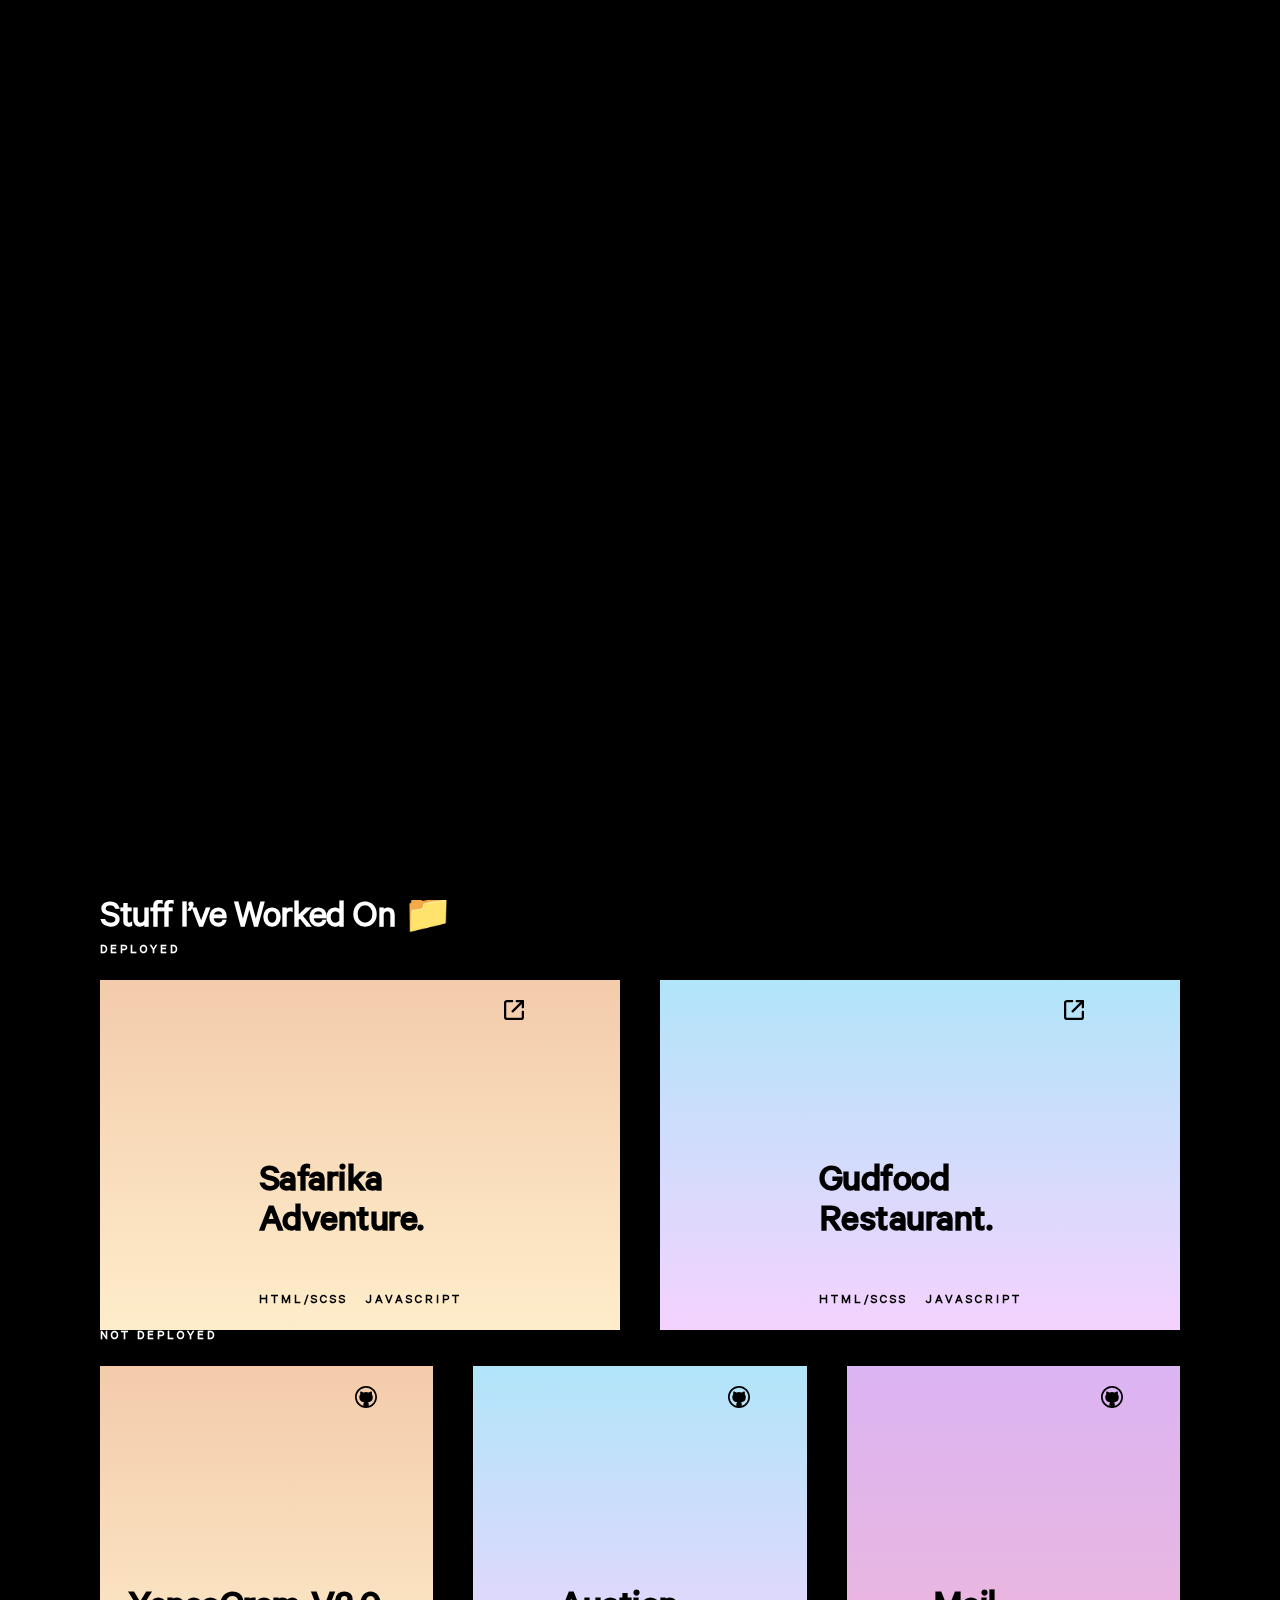
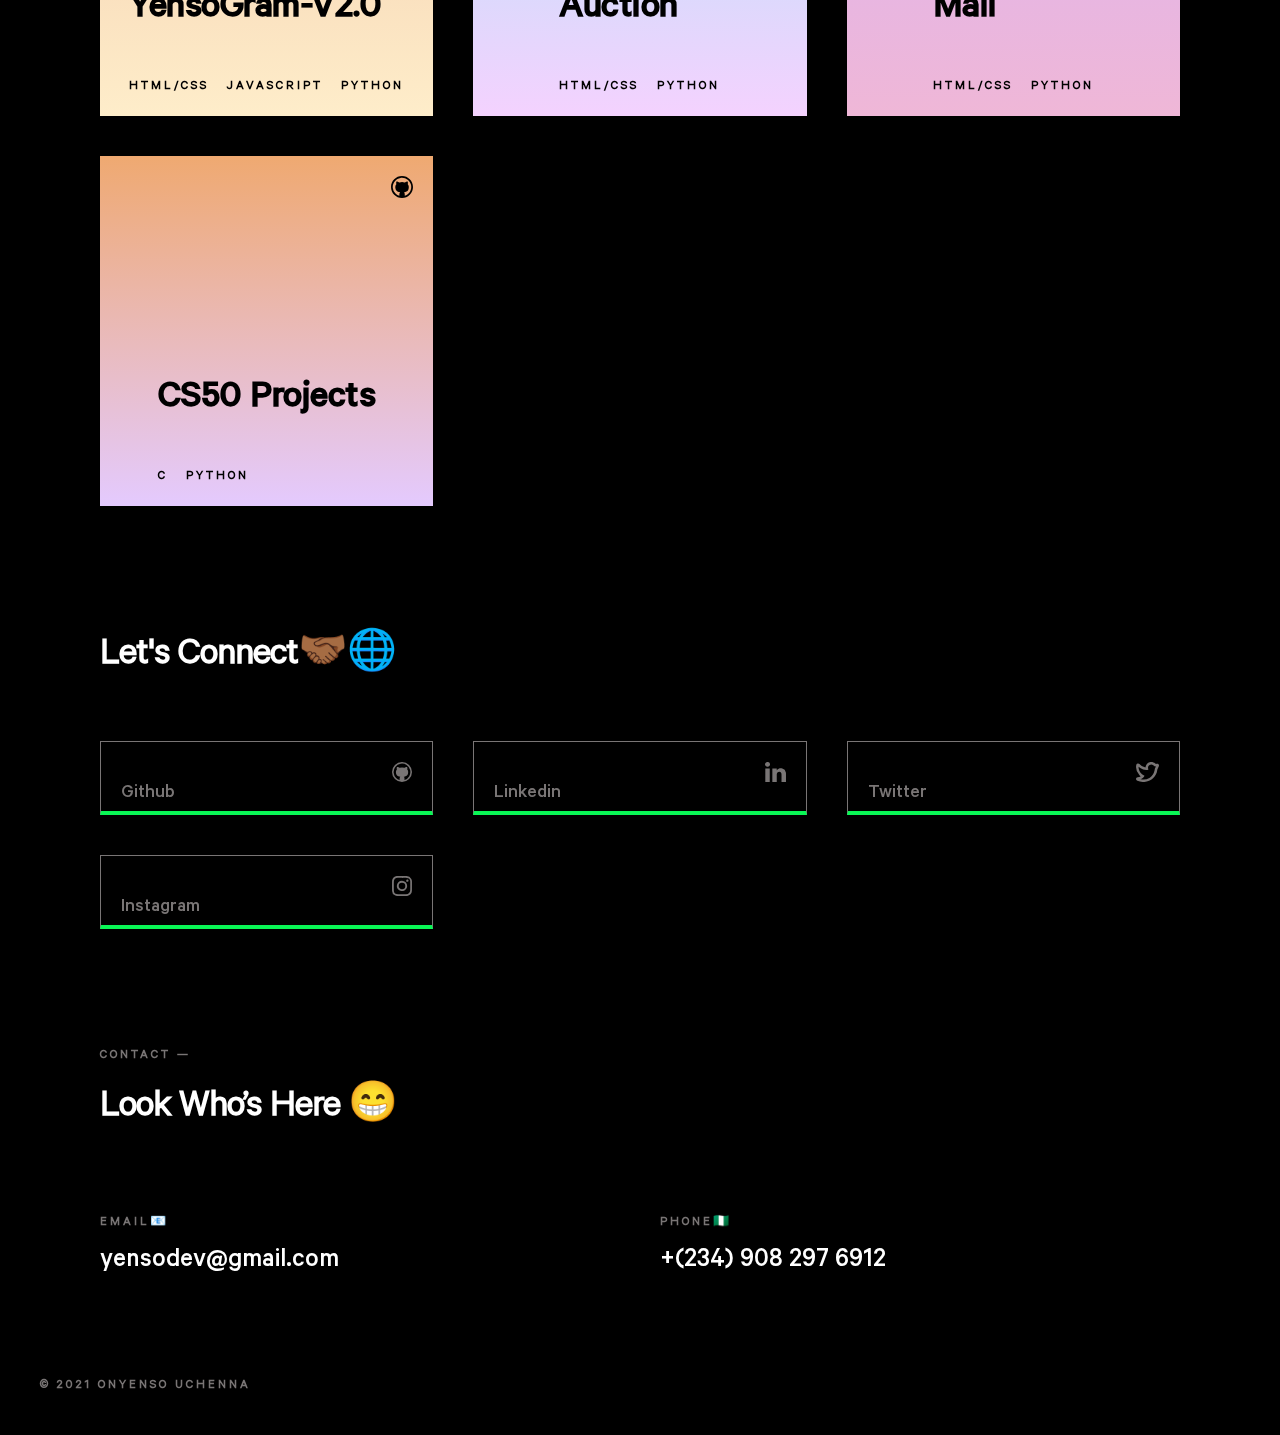
==== index.html @ dd60fd1b "minor edits" ====
<!DOCTYPE html>

<html lang="en">
    <head>
        <meta charset="UTF-8">
        <meta name="viewport" content="width=device-width, initial-scale=1.0">
        <title>Onyenso Uchenna</title>
        <link rel="icon" type="image/png" sizes="32x32" href="YD logo.svg">
        <meta name="theme-color" content="#000000">
        <meta name="description" content="Onyenso Uchenna">
        <meta name="Keywords" content="Onyenso Uchenna, Portfolio, Front-End Developer, Back-End Developer, Developer, Full Stack Developer, Software Engineer, Nigeria, Lagos">
        <meta property="og:site_name" content="yensodev.netlify.app">
        <meta property="og:title" content="Onyenso Uchenna">
        <meta property="og:description" content="Full-stack Web Programmer">
        <meta property="og:image" itemprop="image" content="card.532ab2cb.png">
        <meta property="og:type" content="website">
        <meta name="twitter:card" content="summary_large_image">
        <meta name="twitter:site" content="@yensodev">
        <meta name="twitter:creator" content="@yensodev">
        <meta name="twitter:title" content="yensodev.netlify.app">
        <meta name="twitter:description" content="I build applications for the web.">
        <meta name="twitter:image" content="card.532ab2cb.png">
        <meta name="twitter:app:country" content="NG">
        <link href="https://cdn.jsdelivr.net/npm/bootstrap@5.0.2/dist/css/bootstrap.min.css" rel="stylesheet" integrity="sha384-EVSTQN3/azprG1Anm3QDgpJLIm9Nao0Yz1ztcQTwFspd3yD65VohhpuuCOmLASjC" crossorigin="anonymous">
        <link rel="stylesheet" href="yensodev.css">
    </head>
    <body>
        <div class="preloader">
            <svg id="logo" width="320" height="104" viewBox="0 0 700 104" fill="none" xmlns="http://www.w3.org/2000/svg">
                <path d="M50.592 103.008C41.28 103.008 32.784 100.848 25.104 96.528C17.424 92.112 11.328 86.016 6.81599 78.24C2.39999 70.368 0.191986 61.536 0.191986 51.744C0.191986 41.952 2.39999 33.168 6.81599 25.392C11.328 17.52 17.424 11.424 25.104 7.104C32.784 2.688 41.28 0.48 50.592 0.48C60 0.48 68.544 2.688 76.224 7.104C83.904 11.424 89.952 17.472 94.368 25.248C98.784 33.024 100.992 41.856 100.992 51.744C100.992 61.632 98.784 70.464 94.368 78.24C89.952 86.016 83.904 92.112 76.224 96.528C68.544 100.848 60 103.008 50.592 103.008ZM50.592 91.632C57.6 91.632 63.888 90 69.456 86.736C75.12 83.472 79.536 78.816 82.704 72.768C85.968 66.72 87.6 59.712 87.6 51.744C87.6 43.68 85.968 36.672 82.704 30.72C79.536 24.672 75.168 20.016 69.6 16.752C64.032 13.488 57.696 11.856 50.592 11.856C43.488 11.856 37.152 13.488 31.584 16.752C26.016 20.016 21.6 24.672 18.336 30.72C15.168 36.672 13.584 43.68 13.584 51.744C13.584 59.712 15.168 66.72 18.336 72.768C21.6 78.816 26.016 83.472 31.584 86.736C37.248 90 43.584 91.632 50.592 91.632Z" stroke="#09f755" stroke-width="2"/>
                <path d="M197.203 102H184.099L131.395 22.08V102H118.291V1.488H131.395L184.099 81.264V1.488H197.203V102Z" stroke="#09f755" stroke-width="2"/>
                <path d="M289.813 1.632L257.125 64.128V102H244.021V64.128L211.189 1.632H225.733L250.501 52.464L275.269 1.632H289.813Z" stroke="#09f755" stroke-width="2"/>
                <path d="M316.739 12.288V45.84H353.315V56.64H316.739V91.2H357.635V102H303.635V1.488H357.635V12.288H316.739Z" stroke="#09f755" stroke-width="2"/>
                <path d="M456.375 102H443.271L390.567 22.08V102H377.463V1.488H390.567L443.271 81.264V1.488H456.375V102Z" stroke="#09f755" stroke-width="2"/>
                <path d="M510.537 103.008C503.913 103.008 497.961 101.856 492.681 99.552C487.497 97.152 483.417 93.888 480.441 89.76C477.465 85.536 475.929 80.688 475.833 75.216H489.801C490.281 79.92 492.201 83.904 495.561 87.168C499.017 90.336 504.009 91.92 510.537 91.92C516.777 91.92 521.673 90.384 525.225 87.312C528.873 84.144 530.697 80.112 530.697 75.216C530.697 71.376 529.641 68.256 527.529 65.856C525.417 63.456 522.777 61.632 519.609 60.384C516.441 59.136 512.169 57.792 506.793 56.352C500.169 54.624 494.841 52.896 490.809 51.168C486.873 49.44 483.465 46.752 480.585 43.104C477.801 39.36 476.409 34.368 476.409 28.128C476.409 22.656 477.801 17.808 480.585 13.584C483.369 9.36 487.257 6.09599 492.249 3.792C497.337 1.488 503.145 0.335999 509.673 0.335999C519.081 0.335999 526.761 2.688 532.713 7.392C538.761 12.096 542.169 18.336 542.937 26.112H528.537C528.057 22.272 526.041 18.912 522.489 16.032C518.937 13.056 514.233 11.568 508.377 11.568C502.905 11.568 498.441 13.008 494.985 15.888C491.529 18.672 489.801 22.608 489.801 27.696C489.801 31.344 490.809 34.32 492.825 36.624C494.937 38.928 497.481 40.704 500.457 41.952C503.529 43.104 507.801 44.448 513.273 45.984C519.897 47.808 525.225 49.632 529.257 51.456C533.289 53.184 536.745 55.92 539.625 59.664C542.505 63.312 543.945 68.304 543.945 74.64C543.945 79.536 542.649 84.144 540.057 88.464C537.465 92.784 533.625 96.288 528.537 98.976C523.449 101.664 517.449 103.008 510.537 103.008Z" stroke="#09f755" stroke-width="2"/>
                <path d="M608.733 103.008C599.421 103.008 590.925 100.848 583.245 96.528C575.565 92.112 569.469 86.016 564.957 78.24C560.541 70.368 558.333 61.536 558.333 51.744C558.333 41.952 560.541 33.168 564.957 25.392C569.469 17.52 575.565 11.424 583.245 7.104C590.925 2.688 599.421 0.48 608.733 0.48C618.141 0.48 626.685 2.688 634.365 7.104C642.045 11.424 648.093 17.472 652.509 25.248C656.925 33.024 659.133 41.856 659.133 51.744C659.133 61.632 656.925 70.464 652.509 78.24C648.093 86.016 642.045 92.112 634.365 96.528C626.685 100.848 618.141 103.008 608.733 103.008ZM608.733 91.632C615.741 91.632 622.029 90 627.597 86.736C633.261 83.472 637.677 78.816 640.845 72.768C644.109 66.72 645.741 59.712 645.741 51.744C645.741 43.68 644.109 36.672 640.845 30.72C637.677 24.672 633.309 20.016 627.741 16.752C622.173 13.488 615.837 11.856 608.733 11.856C601.629 11.856 595.293 13.488 589.725 16.752C584.157 20.016 579.741 24.672 576.477 30.72C573.309 36.672 571.725 43.68 571.725 51.744C571.725 59.712 573.309 66.72 576.477 72.768C579.741 78.816 584.157 83.472 589.725 86.736C595.389 90 601.725 91.632 608.733 91.632Z" stroke="#09f755" stroke-width="2"/>
            </svg>
        </div>
        <div class="cursor"></div> 
        <div class="nav-container"> 
            <div class="nav-icon"> 
                <div class="bar1"></div>
                <div class="bar2"></div>
                <div class="bar3"></div>
            </div> 
            <nav class="nav-main">
                <div class="box-wrapper">
                    <div class="box"></div>
                    <div class="box"></div>
                    <div class="box"></div>
                    <div class="box"></div>
                </div>
                <img class="mobile-logo" height="40px" src="YD logo.svg" alt="yensodev logo">
                <div class="nav-main__content">
                    <div class="nav-main__content--box">
                        <h4 class="heading-4">Let's Connect🤝🏾🌐</h4>
                        <div class="social-links">
                            <div class="social-links--box">
                                <a href="https://github.com/Onyenso"><img src="github.a1bad59c.svg" alt="github"></a>
                            </div>
                            <div class="social-links--box">
                                <a href="https://twitter.com/yensodev"><img src="twitter.581e1f11.svg" alt="twitter"></a>
                                <a href="https://www.linkedin.com/in/onyenso/"><img src="linkedin.5f3fc4ea.svg" alt="linkedin"></a> 
                                <a href="https://www.instagram.com/yensodev/"><img src="instagram.438bb1a6.svg" alt="instagram"></a>
                            </div> 
                        </div> <a class="resume" href="Yenso's CV Mordern.pdf" target="_blank" rel="noopener noreferrer">Resume 📗</a>
                    </div>
                    <div class="nav-main__content--box">
                        <h4 class="heading-4">navigation</h4>
                        <ul class="list">
                            <li class="list__item"><a href="#home" class="list__link">Home</a></li>
                            <li class="list__item"><a href="#projec" class="list__link">projects</a></li>
                            <li class="list__item"><a href="#contact" class="list__link">contact</a></li>
                        </ul> 
                    </div>
                </div>
            </nav>
            <nav class="nav-sub">
                <picture> 
                    <!-- <source media="(max-width:37.5em)" srcset="YD logo-mobile.24d5e228.svg"> -->
                    <img height="40px" src="YD logo.svg" alt="onyenso yensodev logo">
                </picture>
            </nav>
        </div>
        <div class="smooth-scroll-wrapper">
            <section class="content">
                <header id="home" class="header">
                    <div class="hero">
                        <h5 class="heading-5">Hi there👋, I’m</h5>
                        <h1>ONYENSO UCHENNA.</h1>
                        <h4 class="heading-4 pri-color mt-s mb-s">FULL-STACK WEB PROGRAMMER 👨‍💻</h4>
                        <p class="paragraph mb-m">I build applications for the web.<br></p>
                        <a href="#contact" class="cta">hire me</a>
                    </div>
                </header> 
                <main>
                    <section id="projects" class="project">
                        <h5 class="heading-5 sec-color mb-s" id="projec">featured projects &mdash;</h5>
                        <h2 class="heading-2">Stuff I’ve worked on 📁</h2>
                        <h6 class="heading-5 mt-5">Deployed</h6>
                        <div class="project-box__wrapper">
                            <div class="project-box">
                                <div class="project-box__link">
                                    <a href="https://safarika.netlify.app" target="_blank" rel="noopener noreferrer"><img src="link.66854e8a.svg" alt="link icon"></a>
                                </div>
                                <div class="project-box__content">
                                    <h3 class="heading-3 mb-l">Safarika<br>Adventure.</h3>
                                    <h5 class="heading-5">HTML/SCSS &nbsp; JavaScript</h5>
                                </div>
                            </div>
                            <div class="project-box"> 
                                <div class="project-box__link">
                                    <a href="https://gudfood.netlify.app" target="_blank" rel="noopener noreferrer"><img src="link.66854e8a.svg" alt="link icon"></a>
                                </div>
                                <div class="project-box__content">
                                    <h3 class="heading-3 mb-l">Gudfood<br>Restaurant.</h3>
                                    <h5 class="heading-5">HTML/SCSS &nbsp; JavaScript</h5>
                                </div>
                            </div>
                        </div>
                        <h6 class="heading-5 mt-5">Not deployed</h6>
                        <div class="project-box__wrapper">
                            <div class="project-box"> 
                                <div class="project-box__link">
                                    <a href="https://github.com/Onyenso/YensoGram-v2.0" target="_blank" rel="noopener noreferrer"><img src="github.a1bad59c.svg" alt="github logo"></a>
                                </div>
                                <div class="project-box__content">
                                    <h3 class="heading-3 mb-l">YensoGram-v2.0</h3>
                                    <h5 class="heading-5">HTML/CSS &nbsp; JavaScript &nbsp; Python</h5>
                                </div>
                            </div>
                            <div class="project-box"> 
                                <div class="project-box__link">
                                    <a href="https://github.com/Onyenso/auction" target="_blank" rel="noopener noreferrer"><img src="github.a1bad59c.svg" alt="github logo"></a>
                                </div>
                                <div class="project-box__content">
                                    <h3 class="heading-3 mb-l">Auction</h3>
                                    <h5 class="heading-5">HTML/CSS &nbsp; Python</h5>
                                </div>
                            </div>
                            <div class="project-box"> 
                                <div class="project-box__link">
                                    <a href="https://github.com/Onyenso/mail" target="_blank" rel="noopener noreferrer"><img src="github.a1bad59c.svg" alt="github logo"></a>
                                </div>
                                <div class="project-box__content">
                                    <h3 class="heading-3 mb-l">Mail</h3>
                                    <h5 class="heading-5">HTML/CSS &nbsp; Python</h5>
                                </div>
                            </div>
                            <div class="project-box"> 
                                <div class="project-box__link">
                                    <a href="https://github.com/Onyenso/cs50-projects" target="_blank" rel="noopener noreferrer"><img src="github.a1bad59c.svg" alt="github logo"></a>
                                </div>
                                <div class="project-box__content">
                                    <h3 class="heading-3 mb-l">CS50 Projects</h3>
                                    <h5 class="heading-5">C &nbsp; Python</h5>
                                </div>
                            </div>
                        </div>
                    </section>
                    <section class="web">
                        <h2 class="heading-2">Let's Connect🤝🏾🌐</h2>
                        <div class="web-box__wrapper">
                            <div class="web-box">
                                <a href="https://github.com/Onyenso" target="_blank" rel="noopener noreferrer"><img src="github-web.07161e96.svg" alt="github">github</a>
                            </div>
                            <div class="web-box">
                                <a href="https://www.linkedin.com/in/onyenso/" target="_blank" rel="noopener noreferrer"><img src="linkedin.5f3fc4ea.svg" alt="linkedin">linkedin</a>
                            </div>
                            <div class="web-box">
                                <a href="https://twitter.com/yensodev" target="_blank" rel="noopener noreferrer"><img src="twitter.581e1f11.svg" alt="twitter">twitter</a>
                            </div>
                            <div class="web-box">
                                <a href="https://www.instagram.com/yensodev/" target="_blank" rel="noopener noreferrer"><img src="instagram.438bb1a6.svg" alt="instagram">instagram</a>
                            </div>
                        </div>
                    </section>
                    <section id="contact" class="contact">
                        <h5 class="heading-5 sec-color mb-s">contact &mdash;</h5>
                        <h2 class="heading-2">look who’s here 😁</h2>
                        <div class="contact-box__wrapper">
                            <div class="contact-box">
                                <h5 class="heading-5 sec-color mb-s">email📧</h5>
                                <a href="mailto:yensodev@gmail.com" target="_blank" rel="nofollow noopener noreferrer">yensodev@gmail.com</a>
                            </div>
                            <div class="contact-box">
                                <h5 class="heading-5 sec-color mb-s">phone🇳🇬</h5>
                                <a href="tel:+2349082976912">+(234) 908 297  6912</a>
                            </div>
                        </div>
                    </section>
                </main>
                <footer class="footer">
                    <h5 class="heading-5">© 2021 Onyenso Uchenna</h5>
                </footer>
            </section>
        </div>
        <script>
            var e=document.body, t=document.getElementsByClassName("smooth-scroll-wrapper")[0], n=t.getBoundingClientRect().height-"100px", a=.08, o=0;
            function r(){
                var e="translateY(-"+(o+=(window.pageYOffset-o)*a)+"px) translateZ(0)";
                t.style.transform=e, callScroll=requestAnimationFrame(r)
            }
            e.style.height=Math.floor(n)+"px", r();
            var s=document.querySelector("section"), l=window.pageYOffset, i=function e(){
                var t=window.pageYOffset, n=.2*(t-l);
                s.style.transform="skewY("+n+"deg)", l=t, requestAnimationFrame(e)
            };
            i();
        </script>
        <script src="https://cdnjs.cloudflare.com/ajax/libs/gsap/3.3.1/gsap.min.js"></script>
        <script src="yensodev.js"></script>
    </body>
</html>
---- yensodev.css ----
@font-face{font-family:Calibre-SemiBold;src:url(Calibre-SemiBold.21cc3335.woff) format("woff"),url(Calibre-SemiBold.2c27f793.ttf) format("truetype"),url(Calibre-Semibold.320db03b.svg#Calibre-Semibold) format("svg");font-weight:700;font-style:normal;font-display:swap}@font-face{font-family:Calibre-Medium;src:url(Calibre-Medium.bb31c6b1.woff) format("woff"),url(Calibre-Medium.cb484263.ttf) format("truetype");font-weight:400;font-style:normal;font-display:swap}@font-face{font-family:Calibre-Regular;src:url(Calibre-Regular.0e30637c.woff) format("woff"),url(Calibre-Regular.ad23bcd8.ttf) format("truetype");font-weight:400;font-style:normal;font-display:swap}*,:after,:before{margin:0;padding:0;box-sizing:inherit}html{font-size:62.5%;box-sizing:border-box;text-rendering:optimizeLegibility;-webkit-font-smoothing:antialiased;-moz-osx-font-smoothing:grayscale;scroll-behavior:smooth;width:100%;height:100%}@media only screen and (max-width:62.5em){html{font-size:56.25%}}@media only screen and (max-width:56.25em){html{font-size:54%}}@media only screen and (max-width:37.5em){html{font-size:51%}}@media only screen and (min-width:112.5em){html{font-size:75%}}body{font-family:Calibre-Regular,sans-serif;font-size:1.6rem;background-color:#000;color:#fff;overflow-x:hidden;cursor:none;position:relative;width:100%;height:100%}@media only screen and (min-width:20em){body{overflow-x:scroll}}main{display:grid;grid-template-columns:1fr repeat(12,minmax(min-content,10rem)) 1fr}.noScroll{overflow-y:hidden}.smooth-scroll-wrapper{position:relative;width:100vw}section{transition:transform .25s;will-change:transform}.preloader{width:100vw;height:100vh;position:absolute;top:0;left:0;background-color:#000;z-index:20}.preloader #logo{position:absolute;top:50%;left:50%;transform:translate(-50%,-50%)}.preloader #logo path:first-child{stroke-width:1;stroke-dasharray:565.9;stroke-dashoffset:565.9;animation:line-anim 2s ease forwards}.preloader #logo path:nth-child(2){stroke-width:1;stroke-dasharray:604.5;stroke-dashoffset:604.5;animation:line-anim 2s ease .3s forwards}.preloader #logo path:nth-child(3){stroke-width:1;stroke-dasharray:372.1;stroke-dashoffset:372.1;animation:line-anim 2s ease .6s forwards}.preloader #logo path:nth-child(4){stroke-width:1;stroke-dasharray:463.9;stroke-dashoffset:463.9;animation:line-anim 2s ease .9s forwards}.preloader #logo path:nth-child(5){stroke-width:1;stroke-dasharray:604.4;stroke-dashoffset:604.4;animation:line-anim 2s ease 1.2s forwards}.preloader #logo path:nth-child(6){stroke-width:1;stroke-dasharray:493.9;stroke-dashoffset:493.9;animation:line-anim 2s ease .3s forwards}.preloader #logo path:nth-child(7){stroke-width:1;stroke-dasharray:565.9;stroke-dashoffset:565.9;animation:line-anim 2s ease 1.5s forwards}.preloader svg{animation:fill .6s ease-in 3s forwards}@keyframes line-anim{to{stroke-dashoffset:0}}@keyframes fill{0%{fill:transparent}to{fill:#09f755}}.cursor{width:2rem;height:2rem;border:2.5px solid #fff;border-radius:50%;position:absolute;top:-10rem;left:-10rem;pointer-events:none;transform:translate(-50%,-50%);transform-origin:100% 100%;transition:all .3s ease;transition-property:background,transform}@media only screen and (max-width:62.5em){.cursor{opacity:0}}.heading-2{letter-spacing:-1px}.heading-2,.heading-3{font-size:4rem;text-transform:capitalize}.heading-3{letter-spacing:-.5px;line-height:4rem;font-family:Calibre-Medium,sans-serif}.heading-4{letter-spacing:5px}.heading-4,.heading-5{text-transform:uppercase}.heading-5{font-size:1.3rem;letter-spacing:3px}.paragraph{font-size:1.5rem;color:#797575}.cta{background-color:#09f755;padding:1.5rem 4rem;text-decoration:none;color:#000;border-radius:10rem;text-transform:uppercase;font-size:1.2rem;font-family:Calibre-SemiBold,sans-serif;letter-spacing:3px;border:1.5px solid transparent;cursor:pointer;transition:all .3s ease-in-out}.cta:hover{background-color:transparent;border:1.5px solid #fff;color:#fff}.pri-color{color:#09f755}.sec-color{color:#797575}.mb-l{margin-bottom:5rem}.mb-m{margin-bottom:3rem}.mb-s{margin-bottom:1.3rem}.mt-s{margin-top:1rem}.contact{grid-column:2/14;padding:6rem}.contact-box__wrapper{margin-top:8rem;display:grid;grid-template-columns:repeat(auto-fit,minmax(35rem,1fr));grid-gap:4rem}.contact-box a{font-size:2.75rem;text-decoration:none;color:#fff;font-family:Calibre-Medium,sans-serif;transition:color .2s ease-in-out}.contact-box a:hover{color:#09f755}.footer{display:flex;justify-content:space-between;padding:4rem;color:#797575}.nav-container{position:absolute;padding:4rem;top:0;left:0}.nav-container .nav-icon{background-color:#000;position:absolute;right:4rem;top:2.5rem;z-index:10;width:6rem;height:6rem;border-radius:50%;cursor:pointer;position:fixed;display:flex;flex-direction:column;align-items:center;justify-content:center}.nav-container .nav-icon .bar1,.nav-container .nav-icon .bar2,.nav-container .nav-icon .bar3{width:20px;height:2px;margin:4px 0;transition:.4s;background-color:#fff;border-radius:1rem}.nav-container .nav-icon .bar2{width:30px;transform-origin:right}.nav-container .nav-main{position:fixed;top:0;left:0;z-index:1}.nav-container .nav-main .box-wrapper{position:absolute;top:0;left:0;z-index:1;display:flex}.nav-container .nav-main .box-wrapper .box{background-color:#09f755;width:25vw;height:0}.nav-container .nav-main .mobile-logo{position:absolute;top:4rem;left:4rem;z-index:2;filter:brightness(1%);opacity:0}.nav-container .nav-main__content{opacity:0;visibility:hidden;width:95vw;position:absolute;top:15rem;left:4rem;z-index:2;display:grid;grid-template-columns:repeat(auto-fit,minmax(35rem,1fr));grid-gap:4rem;padding:4rem;color:#000}.nav-container .nav-main__content--box{display:flex;flex-direction:column;justify-content:space-between;min-height:25rem}.nav-container .nav-main__content--box .social-links{display:flex;flex-direction:column}.nav-container .nav-main__content--box .social-links--box{display:flex;align-items:center}.nav-container .nav-main__content--box .social-links--box img{margin-right:2rem;height:1.7rem;filter:brightness(1%)}.nav-container .nav-main__content--box .social-links--box:nth-child(2){margin-top:1rem}.nav-container .nav-main__content--box .resume{font-size:5rem;text-decoration:none;color:#000;font-family:Calibre-Medium,sans-serif;letter-spacing:-2px;align-self:flex-start;transition:all .2s ease-in-out}.nav-container .nav-main__content--box .resume:hover{letter-spacing:3px}.nav-container .nav-main__content--box .list{justify-self:flex-start}.nav-container .nav-main__content--box .list__item{list-style:none}.nav-container .nav-main__content--box .list__item:not(:last-child){margin-bottom:3.5rem}.nav-container .nav-main__content--box .list__item a{text-transform:uppercase;font-size:3rem;text-decoration:none;color:#000;font-family:Calibre-Medium,sans-serif;letter-spacing:-1px;transition:all .2s ease-in-out}.nav-container .nav-main__content--box .list__item a:hover{letter-spacing:3px}.nav-container .nav-sub{position:absolute}.header{position:relative;overflow:hidden;min-height:80rem}@media only screen and (max-width:37.5em){.header{min-height:70rem}}.header:after{content:"";position:absolute;width:100vw;height:100%;top:0;right:0;z-index:-1;background:url(home-bg.19753168.svg) 100% 0 no-repeat}@media only screen and (max-width:56.25em){.header:after{transform:rotate(90deg);background-position:50% 0;left:0;bottom:0}}.header .hero{position:absolute;top:50%;left:10%;transform:translateY(-70%)}@media only screen and (max-width:56.25em){.header .hero{top:55%}}.text-container{width:25rem;position:relative;overflow:hidden;height:10rem;margin:1rem 0 1rem -2rem}.text-container video{position:absolute;top:0;width:24rem;height:10rem}.text-container svg{position:absolute;top:-1rem;left:-.75rem;width:27rem}.text-container span{font-size:8rem;color:hsla(0,0%,100%,0);text-transform:lowercase;font-family:Calibre-SemiBold,sans-serif;position:absolute;top:1.5rem;left:1.5rem}.nav-anim .bar1{transform:rotate(-45deg) translate(-6px,7px)}.nav-anim .bar2{transform:translateX(200%);opacity:0}.nav-anim .bar3{transform:rotate(45deg) translate(-7px,-8px)}.project{grid-column:2/14;padding:6rem}.project-box__wrapper{display:grid;grid-template-columns:repeat(auto-fit,minmax(25rem,1fr));grid-gap:4rem;color:#000;margin-top:2rem}.project-box{padding:2rem;height:35rem;display:flex;flex-direction:column;justify-content:space-between;position:relative}.project-box:hover{border:2px solid #fff;color:#fff}.project .project-box:first-child{background:linear-gradient(180deg,#f3cbab,#feedca)}.project .project-box:nth-child(2){background:linear-gradient(180deg,#b1e5f9,#f4d2fe)}.project .project-box:nth-child(3){background:linear-gradient(180deg,#dbb4f3,#efb7d7)}.project .project-box:nth-child(4){background:linear-gradient(180deg,#efa971,#e4cafe)}.project .project-box:nth-child(4) .project-box__link{width:min-content}.project .project-box:nth-child(5){background:linear-gradient(90deg,#b1e5f9,#f4d2fe)}.project .project-box:nth-child(5) .project-box__link{width:min-content}.project-box__link{align-self:flex-end;width:20%;display:flex;justify-content:space-between;align-items:center}@media only screen and (max-width:56.25em){.project-box__link{width:30%}}.project-box__content{align-self:center}.project-box:first-child,.project-box:nth-child(2),.project-box:nth-child(3),.project-box:nth-child(4),.project-box:nth-child(5){background:linear-gradient(180deg,#f3cbab,#feedca)}.project-box:first-child:after,.project-box:nth-child(2):after,.project-box:nth-child(3):after,.project-box:nth-child(4):after,.project-box:nth-child(5):after{content:"";position:absolute;width:103%;height:101%;top:1rem;right:0;z-index:-1}.project-box:first-child:hover,.project-box:nth-child(2):hover,.project-box:nth-child(3):hover,.project-box:nth-child(4):hover,.project-box:nth-child(5):hover{background:none;background-color:#000}.project-box:first-child:hover img,.project-box:nth-child(2):hover img,.project-box:nth-child(3):hover img,.project-box:nth-child(4):hover img,.project-box:nth-child(5):hover img{filter:invert(1)}.project-box:first-child:hover:after,.project-box:nth-child(2):hover:after,.project-box:nth-child(3):hover:after,.project-box:nth-child(4):hover:after,.project-box:nth-child(5):hover:after{outline:2px solid #fff}.web{grid-column:2/14;padding:6rem}.web-box__wrapper{display:grid;grid-template-columns:repeat(auto-fit,minmax(25rem,1fr));grid-gap:4rem;margin-top:6rem}.web-box{padding:2rem 2rem .5rem;border:1px solid #797575;border-bottom:4px solid #09f755}.web-box a{display:flex;flex-direction:column;font-size:2rem;text-transform:capitalize;text-decoration:none;color:#797575;font-family:Calibre-Medium,sans-serif;transition:color .3s ease-in-out}.web-box a img{align-self:flex-end;height:2rem}.web-box a:hover{color:#fff}
/*# sourceMappingURL=src.ab891ce8.css.map */
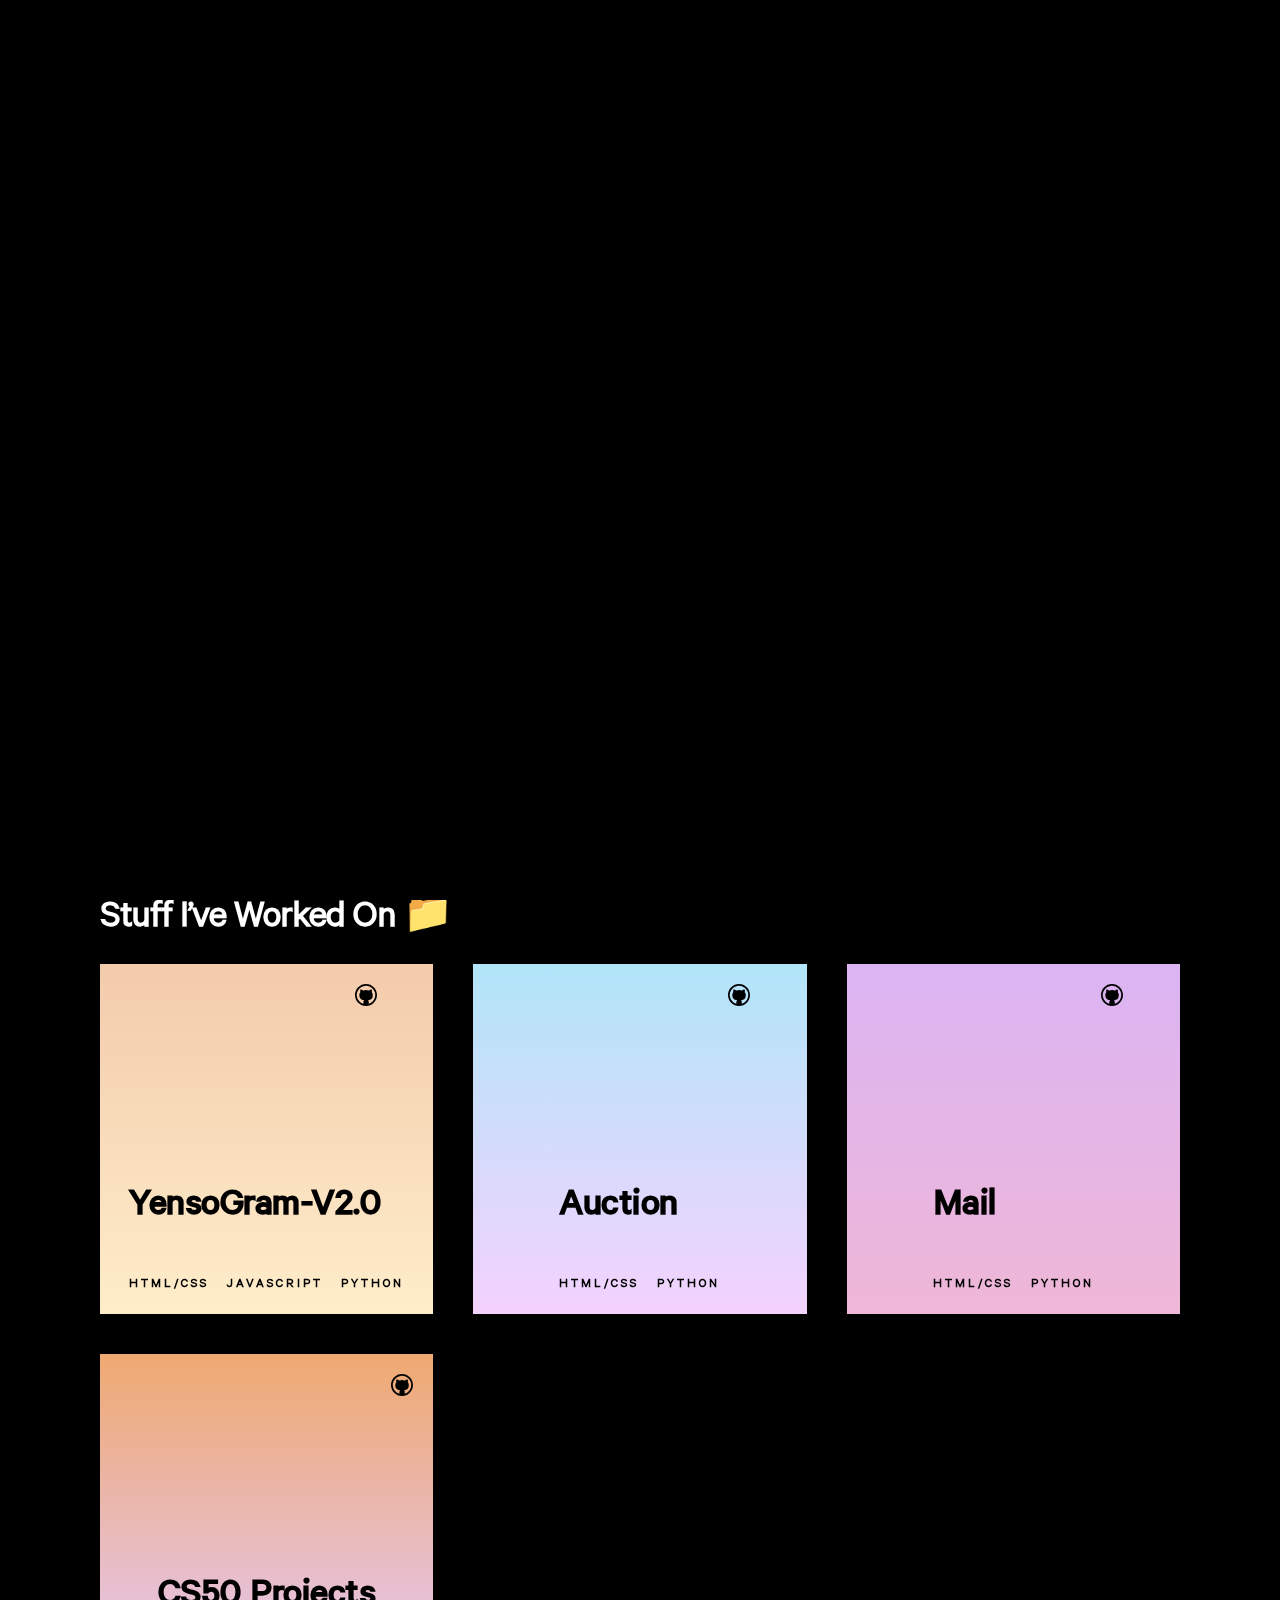
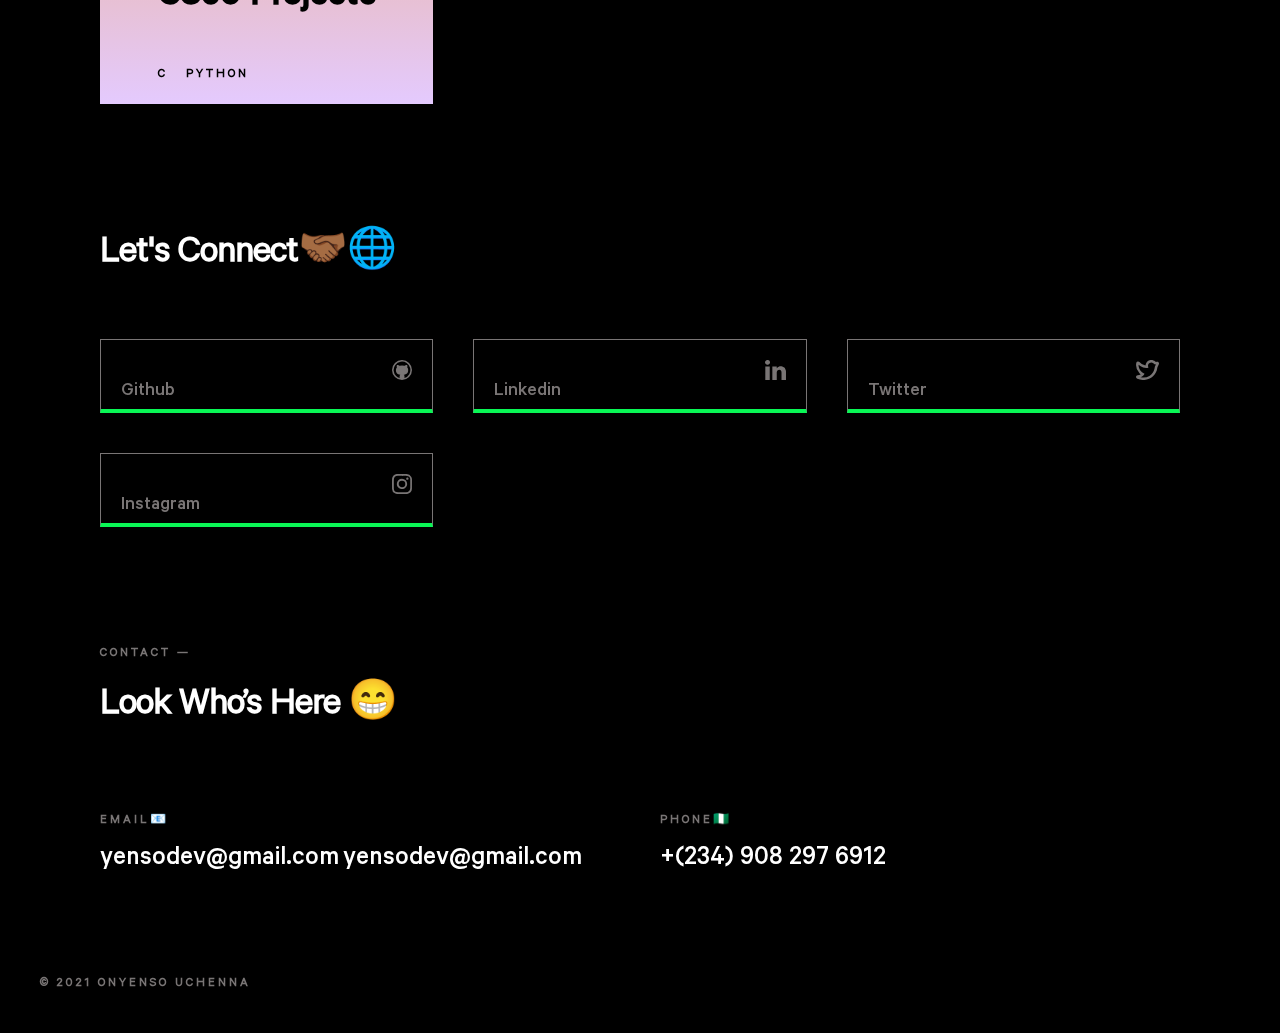
==== commit c2b1c4a3: "Update index.html" ====
--- a/index.html
+++ b/index.html
@@ -60,9 +60,9 @@
                                 <a href="https://github.com/Onyenso"><img src="github.a1bad59c.svg" alt="github"></a>
                             </div>
                             <div class="social-links--box">
-                                <a href="https://twitter.com/yensodev"><img src="twitter.581e1f11.svg" alt="twitter"></a>
+                                <a href="https://twitter.com/yensouchenna"><img src="twitter.581e1f11.svg" alt="twitter"></a>
                                 <a href="https://www.linkedin.com/in/onyenso/"><img src="linkedin.5f3fc4ea.svg" alt="linkedin"></a> 
-                                <a href="https://www.instagram.com/yensodev/"><img src="instagram.438bb1a6.svg" alt="instagram"></a>
+                                <a href="https://www.instagram.com/yensouchenna/"><img src="instagram.438bb1a6.svg" alt="instagram"></a>
                             </div> 
                         </div> <a class="resume" href="Yenso's CV Mordern.pdf" target="_blank" rel="noopener noreferrer">Resume 📗</a>
                     </div>
@@ -98,28 +98,6 @@
                     <section id="projects" class="project">
                         <h5 class="heading-5 sec-color mb-s" id="projec">featured projects &mdash;</h5>
                         <h2 class="heading-2">Stuff I’ve worked on 📁</h2>
-                        <h6 class="heading-5 mt-5">Deployed</h6>
-                        <div class="project-box__wrapper">
-                            <div class="project-box">
-                                <div class="project-box__link">
-                                    <a href="https://safarika.netlify.app" target="_blank" rel="noopener noreferrer"><img src="link.66854e8a.svg" alt="link icon"></a>
-                                </div>
-                                <div class="project-box__content">
-                                    <h3 class="heading-3 mb-l">Safarika<br>Adventure.</h3>
-                                    <h5 class="heading-5">HTML/SCSS &nbsp; JavaScript</h5>
-                                </div>
-                            </div>
-                            <div class="project-box"> 
-                                <div class="project-box__link">
-                                    <a href="https://gudfood.netlify.app" target="_blank" rel="noopener noreferrer"><img src="link.66854e8a.svg" alt="link icon"></a>
-                                </div>
-                                <div class="project-box__content">
-                                    <h3 class="heading-3 mb-l">Gudfood<br>Restaurant.</h3>
-                                    <h5 class="heading-5">HTML/SCSS &nbsp; JavaScript</h5>
-                                </div>
-                            </div>
-                        </div>
-                        <h6 class="heading-5 mt-5">Not deployed</h6>
                         <div class="project-box__wrapper">
                             <div class="project-box"> 
                                 <div class="project-box__link">
@@ -169,10 +147,10 @@
                                 <a href="https://www.linkedin.com/in/onyenso/" target="_blank" rel="noopener noreferrer"><img src="linkedin.5f3fc4ea.svg" alt="linkedin">linkedin</a>
                             </div>
                             <div class="web-box">
-                                <a href="https://twitter.com/yensodev" target="_blank" rel="noopener noreferrer"><img src="twitter.581e1f11.svg" alt="twitter">twitter</a>
+                                <a href="https://twitter.com/yensouchenna" target="_blank" rel="noopener noreferrer"><img src="twitter.581e1f11.svg" alt="twitter">twitter</a>
                             </div>
                             <div class="web-box">
-                                <a href="https://www.instagram.com/yensodev/" target="_blank" rel="noopener noreferrer"><img src="instagram.438bb1a6.svg" alt="instagram">instagram</a>
+                                <a href="https://www.instagram.com/yensouchenna/" target="_blank" rel="noopener noreferrer"><img src="instagram.438bb1a6.svg" alt="instagram">instagram</a>
                             </div>
                         </div>
                     </section>
@@ -182,7 +160,8 @@
                         <div class="contact-box__wrapper">
                             <div class="contact-box">
                                 <h5 class="heading-5 sec-color mb-s">email📧</h5>
-                                <a href="mailto:yensodev@gmail.com" target="_blank" rel="nofollow noopener noreferrer">yensodev@gmail.com</a>
+                                <a href="mailto:alphadev.onyenso@gmail.com" target="_blank" rel="nofollow noopener noreferrer">yensodev@gmail.com</a>
+                                <a href="mailto:yensoroutebird@gmail.com" target="_blank" rel="nofollow noopener noreferrer">yensodev@gmail.com</a>
                             </div>
                             <div class="contact-box">
                                 <h5 class="heading-5 sec-color mb-s">phone🇳🇬</h5>
@@ -212,4 +191,4 @@
         <script src="https://cdnjs.cloudflare.com/ajax/libs/gsap/3.3.1/gsap.min.js"></script>
         <script src="yensodev.js"></script>
     </body>
-</html>+</html>
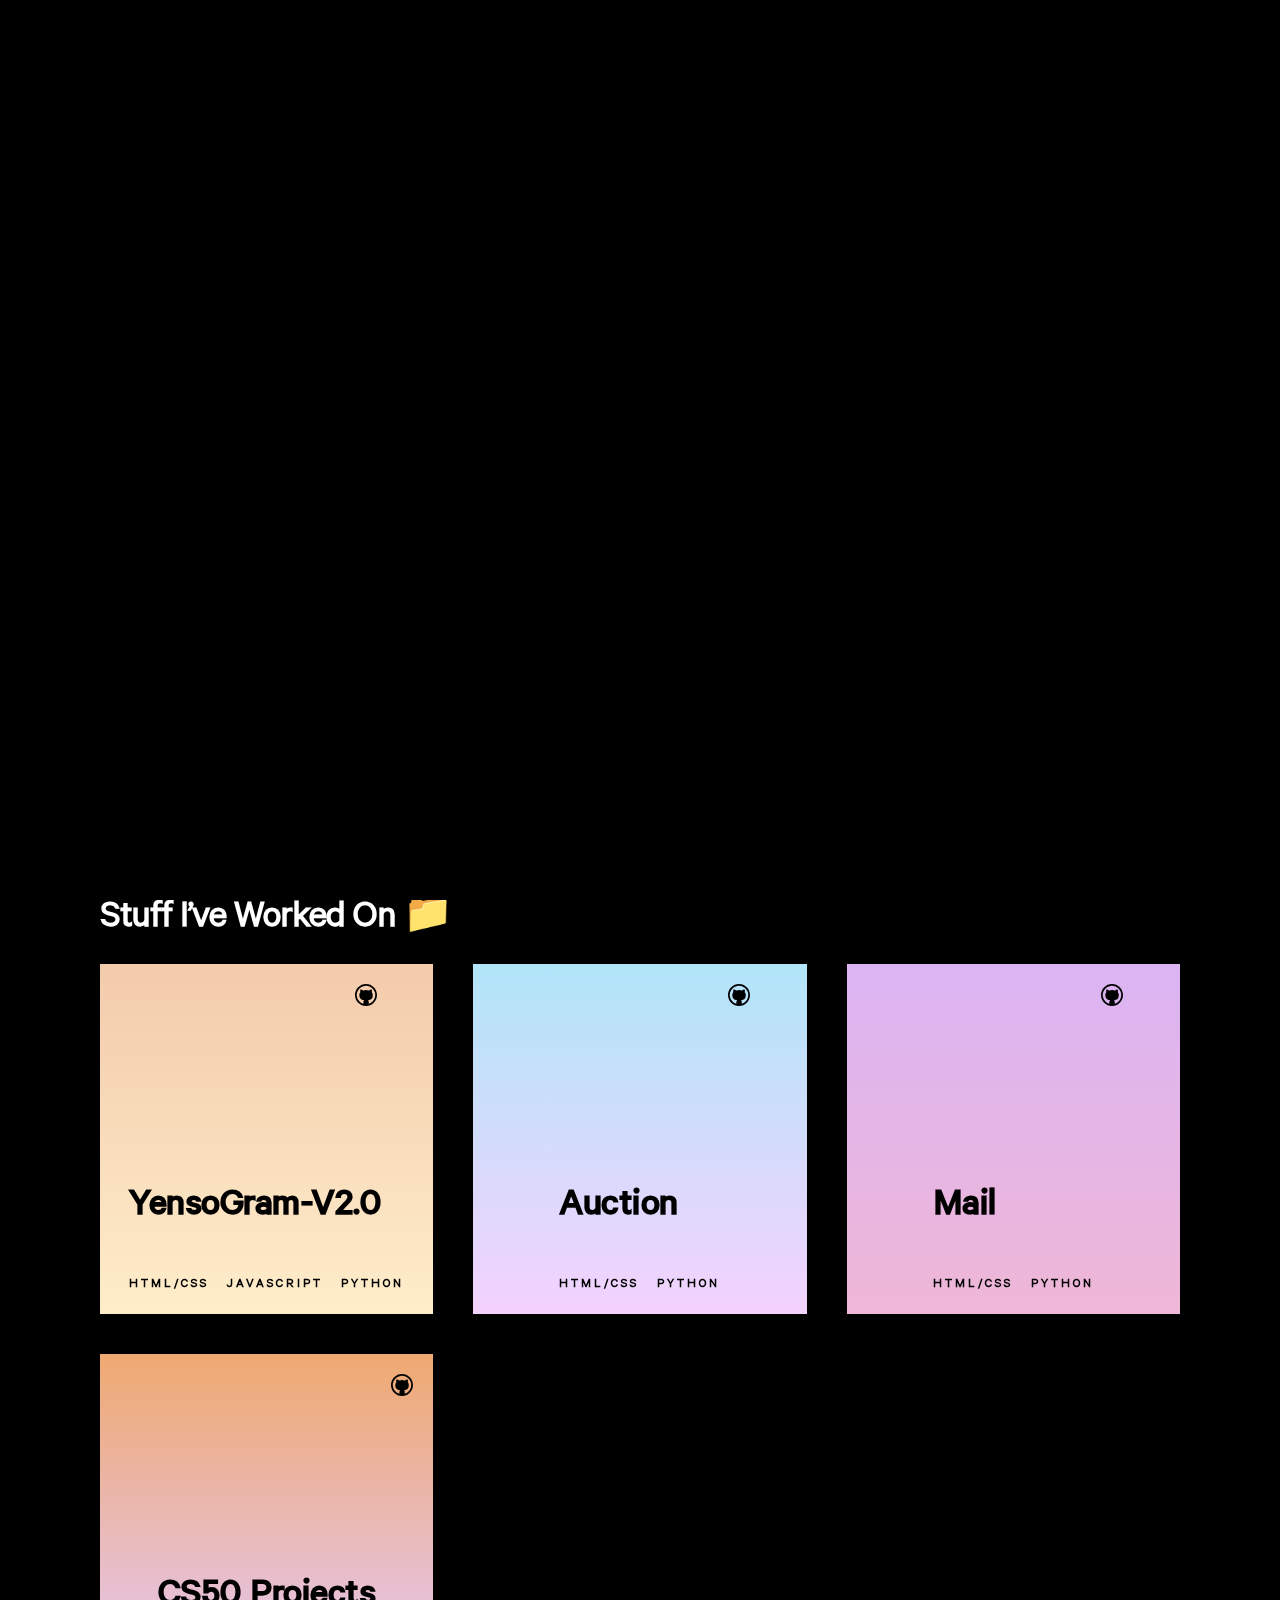
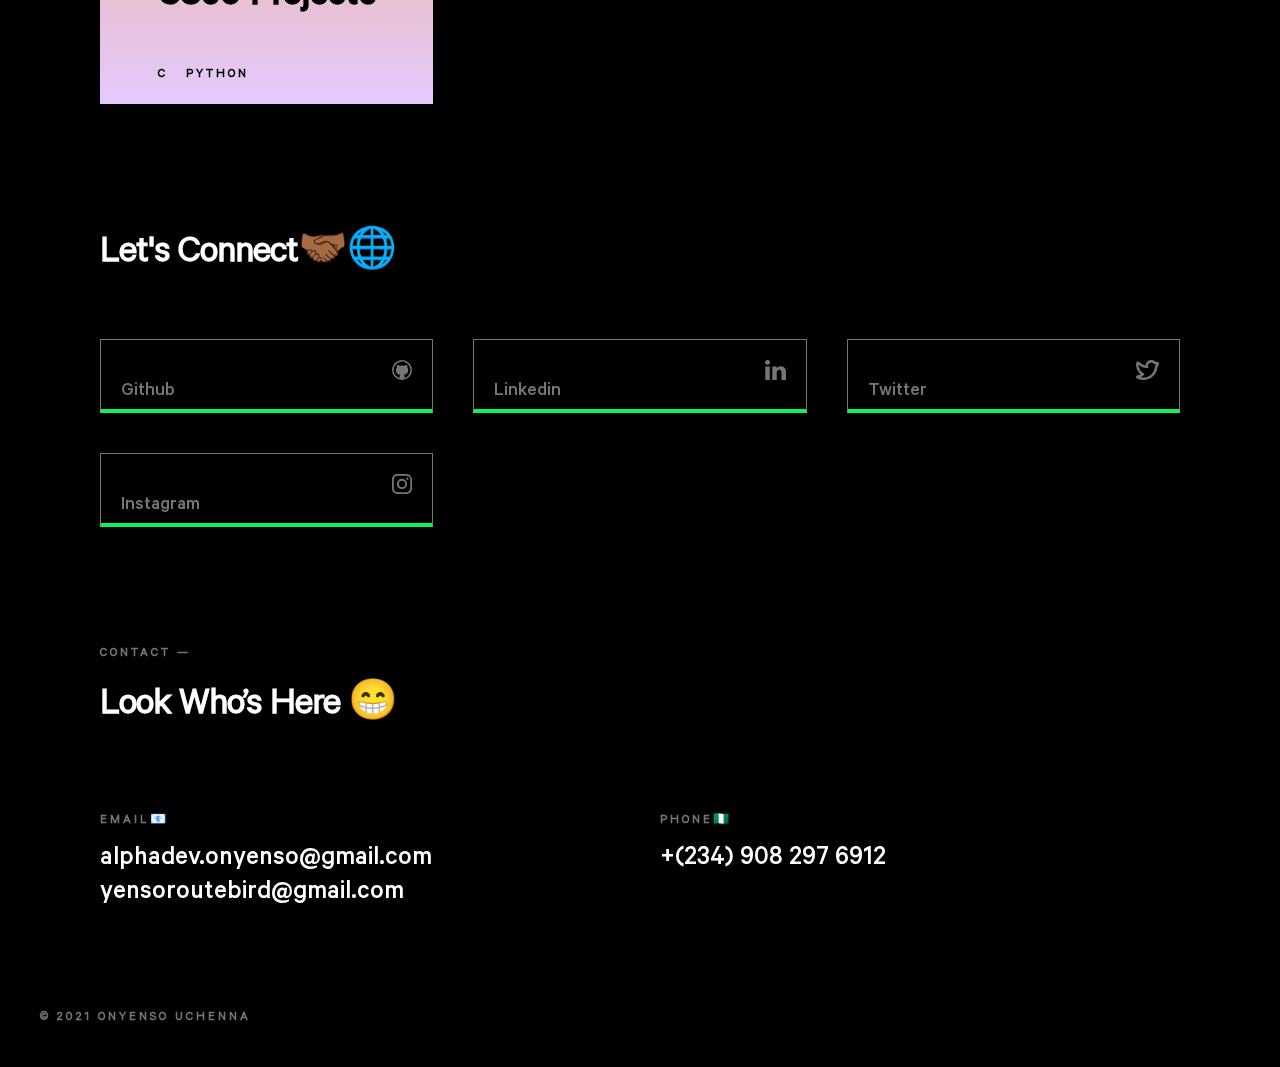
==== commit fa8ac4f7: "Update index.html" ====
--- a/index.html
+++ b/index.html
@@ -160,8 +160,8 @@
                         <div class="contact-box__wrapper">
                             <div class="contact-box">
                                 <h5 class="heading-5 sec-color mb-s">email📧</h5>
-                                <a href="mailto:alphadev.onyenso@gmail.com" target="_blank" rel="nofollow noopener noreferrer">yensodev@gmail.com</a>
-                                <a href="mailto:yensoroutebird@gmail.com" target="_blank" rel="nofollow noopener noreferrer">yensodev@gmail.com</a>
+                                <a href="mailto:alphadev.onyenso@gmail.com" target="_blank" rel="nofollow noopener noreferrer">alphadev.onyenso@gmail.com</a><br>
+                                <a href="mailto:yensoroutebird@gmail.com" target="_blank" rel="nofollow noopener noreferrer">yensoroutebird@gmail.com</a>
                             </div>
                             <div class="contact-box">
                                 <h5 class="heading-5 sec-color mb-s">phone🇳🇬</h5>
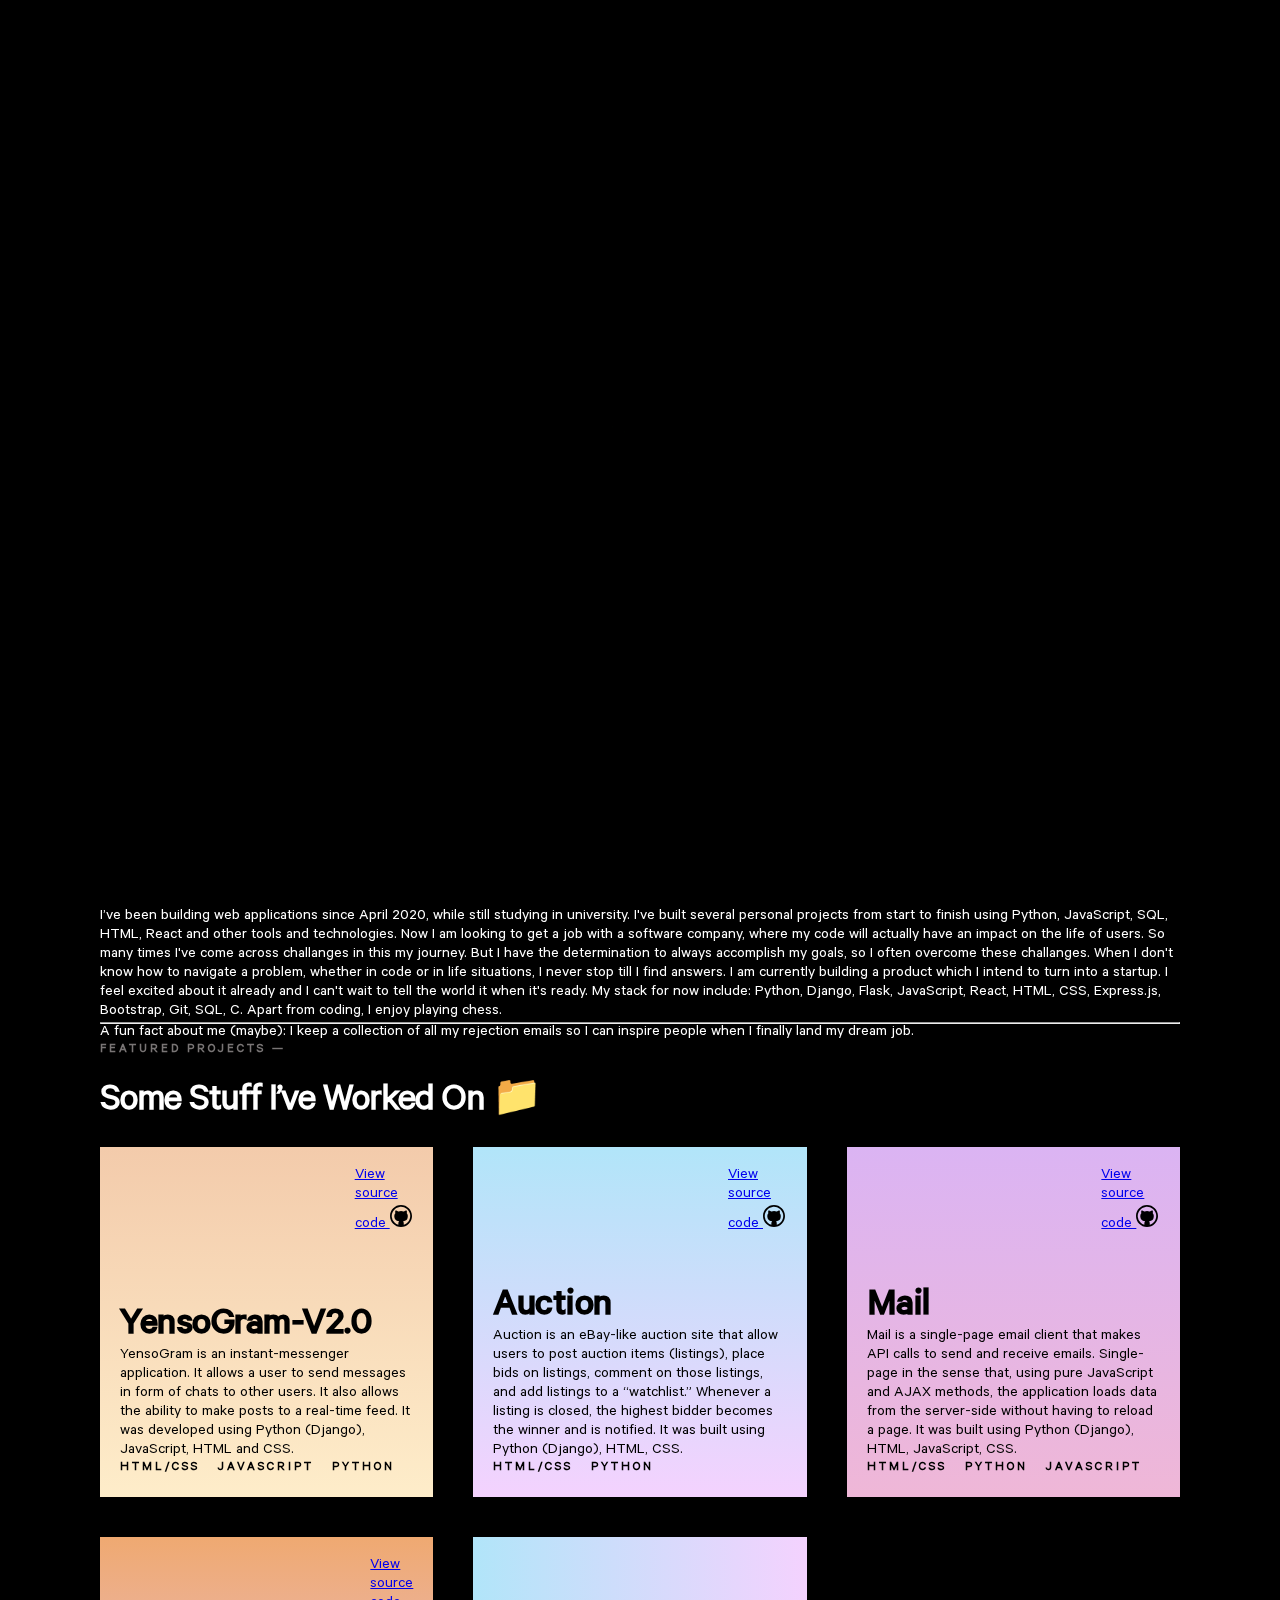
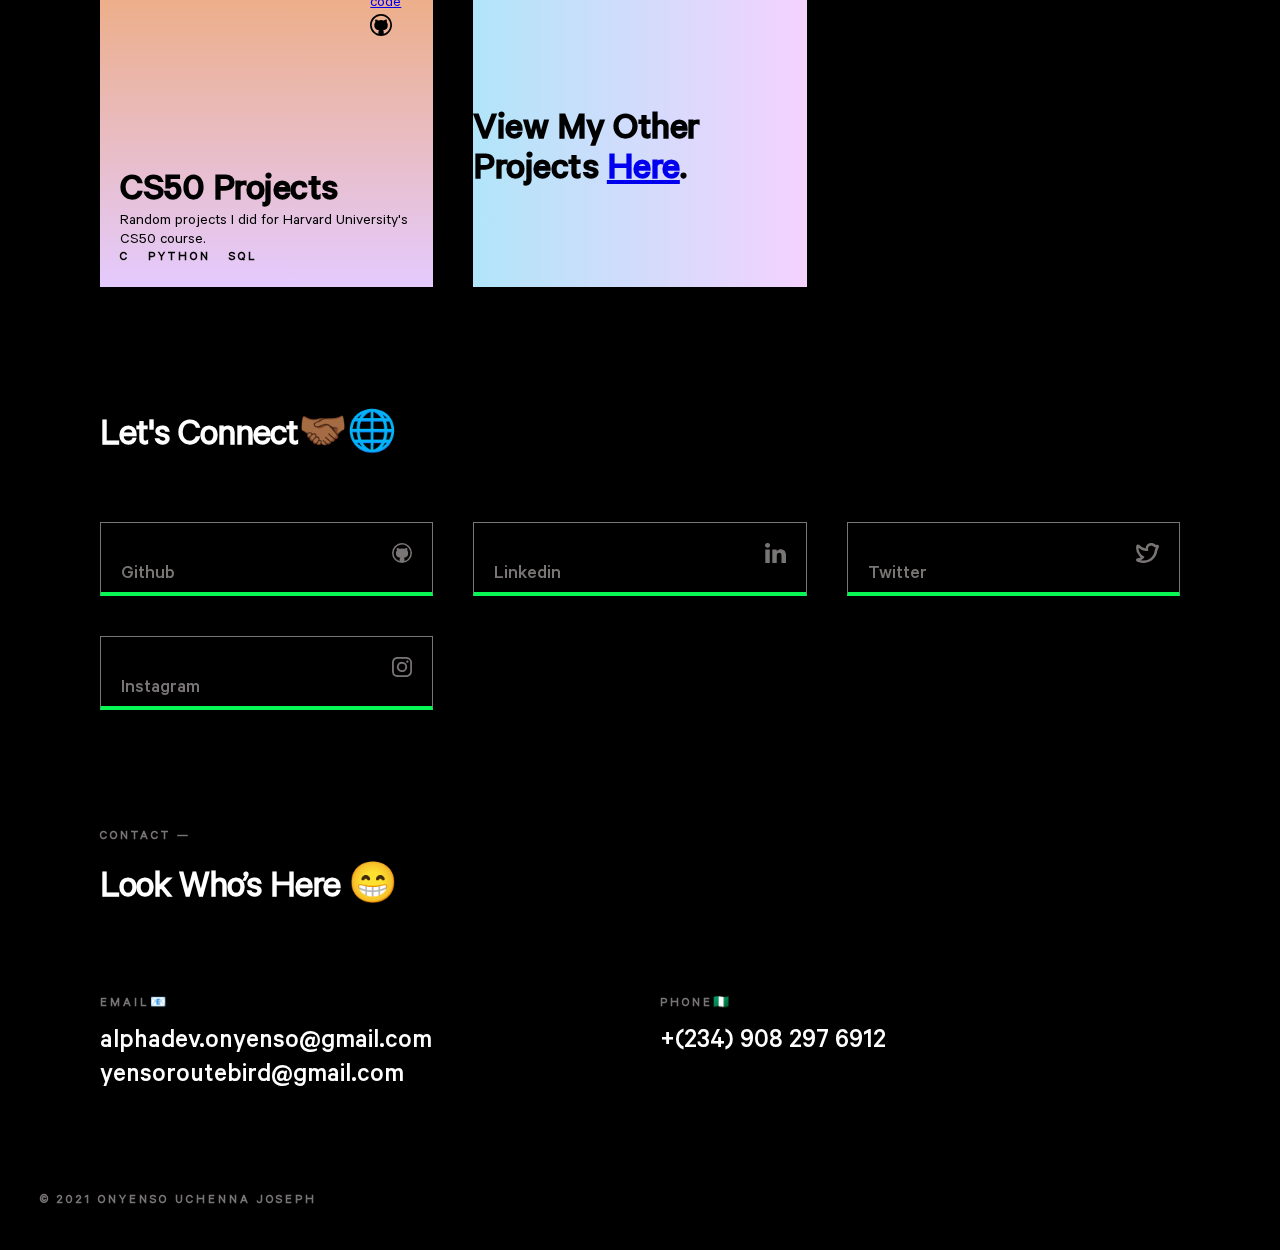
==== commit 1e453753: "Update index.html" ====
--- a/index.html
+++ b/index.html
@@ -37,7 +37,7 @@
                 <path d="M608.733 103.008C599.421 103.008 590.925 100.848 583.245 96.528C575.565 92.112 569.469 86.016 564.957 78.24C560.541 70.368 558.333 61.536 558.333 51.744C558.333 41.952 560.541 33.168 564.957 25.392C569.469 17.52 575.565 11.424 583.245 7.104C590.925 2.688 599.421 0.48 608.733 0.48C618.141 0.48 626.685 2.688 634.365 7.104C642.045 11.424 648.093 17.472 652.509 25.248C656.925 33.024 659.133 41.856 659.133 51.744C659.133 61.632 656.925 70.464 652.509 78.24C648.093 86.016 642.045 92.112 634.365 96.528C626.685 100.848 618.141 103.008 608.733 103.008ZM608.733 91.632C615.741 91.632 622.029 90 627.597 86.736C633.261 83.472 637.677 78.816 640.845 72.768C644.109 66.72 645.741 59.712 645.741 51.744C645.741 43.68 644.109 36.672 640.845 30.72C637.677 24.672 633.309 20.016 627.741 16.752C622.173 13.488 615.837 11.856 608.733 11.856C601.629 11.856 595.293 13.488 589.725 16.752C584.157 20.016 579.741 24.672 576.477 30.72C573.309 36.672 571.725 43.68 571.725 51.744C571.725 59.712 573.309 66.72 576.477 72.768C579.741 78.816 584.157 83.472 589.725 86.736C595.389 90 601.725 91.632 608.733 91.632Z" stroke="#09f755" stroke-width="2"/>
             </svg>
         </div>
-        <div class="cursor"></div> 
+        <div class="cursor"></div>
         <div class="nav-container"> 
             <div class="nav-icon"> 
                 <div class="bar1"></div>
@@ -83,56 +83,100 @@
                 </picture>
             </nav>
         </div>
-        <div class="smooth-scroll-wrapper">
+        <div class="smooth-scroll-wrappe">
             <section class="content">
                 <header id="home" class="header">
                     <div class="hero">
                         <h5 class="heading-5">Hi there👋, I’m</h5>
-                        <h1>ONYENSO UCHENNA.</h1>
+                        <h1>ONYENSO UCHENNA JOSEPH.</h1>
                         <h4 class="heading-4 pri-color mt-s mb-s">FULL-STACK WEB PROGRAMMER 👨‍💻</h4>
                         <p class="paragraph mb-m">I build applications for the web.<br></p>
                         <a href="#contact" class="cta">hire me</a>
                     </div>
                 </header> 
+                
                 <main>
                     <section id="projects" class="project">
+                        <h2 class="heading-2">A bit about me</h2>
+                        <p class="">
+                            I’ve been building web applications since April 2020, while still studying in university. I've built several
+                            personal projects from start to finish using Python, JavaScript, SQL, HTML, React and other tools and technologies.
+                            Now I am looking to get a job with a software company, where my code will actually have an impact on
+                            the life of users. So many times I've come across challanges in this my journey. But I have the determination to always
+                            accomplish my goals, so I often overcome these challanges. When I don't know how to navigate a problem, whether
+                            in code or in life situations, I never stop till I find answers. I am currently building a product which I intend to
+                            turn into a startup. I feel excited about it already and I can't wait to tell the world it when it's ready. My stack
+                            for now include: Python, Django, Flask, JavaScript, React, HTML,
+                            CSS, Express.js, Bootstrap, Git, SQL, C.
+                            Apart from coding, I enjoy playing chess.
+                            <hr>
+                            <div class="mb--5 pb-5">
+                                A fun fact about me (maybe): I keep a collection of all my rejection emails so I can inspire people when I finally land my dream job.
+                            </div>
+                        </p>
                         <h5 class="heading-5 sec-color mb-s" id="projec">featured projects &mdash;</h5>
-                        <h2 class="heading-2">Stuff I’ve worked on 📁</h2>
+                        <h2 class="heading-2">Some stuff I’ve worked on 📁</h2>
                         <div class="project-box__wrapper">
                             <div class="project-box"> 
                                 <div class="project-box__link">
-                                    <a href="https://github.com/Onyenso/YensoGram-v2.0" target="_blank" rel="noopener noreferrer"><img src="github.a1bad59c.svg" alt="github logo"></a>
-                                </div>
-                                <div class="project-box__content">
-                                    <h3 class="heading-3 mb-l">YensoGram-v2.0</h3>
-                                    <h5 class="heading-5">HTML/CSS &nbsp; JavaScript &nbsp; Python</h5>
-                                </div>
-                            </div>
-                            <div class="project-box"> 
-                                <div class="project-box__link">
-                                    <a href="https://github.com/Onyenso/auction" target="_blank" rel="noopener noreferrer"><img src="github.a1bad59c.svg" alt="github logo"></a>
-                                </div>
-                                <div class="project-box__content">
-                                    <h3 class="heading-3 mb-l">Auction</h3>
-                                    <h5 class="heading-5">HTML/CSS &nbsp; Python</h5>
-                                </div>
-                            </div>
-                            <div class="project-box"> 
-                                <div class="project-box__link">
-                                    <a href="https://github.com/Onyenso/mail" target="_blank" rel="noopener noreferrer"><img src="github.a1bad59c.svg" alt="github logo"></a>
-                                </div>
-                                <div class="project-box__content">
-                                    <h3 class="heading-3 mb-l">Mail</h3>
-                                    <h5 class="heading-5">HTML/CSS &nbsp; Python</h5>
-                                </div>
-                            </div>
-                            <div class="project-box"> 
-                                <div class="project-box__link">
-                                    <a href="https://github.com/Onyenso/cs50-projects" target="_blank" rel="noopener noreferrer"><img src="github.a1bad59c.svg" alt="github logo"></a>
-                                </div>
-                                <div class="project-box__content">
-                                    <h3 class="heading-3 mb-l">CS50 Projects</h3>
-                                    <h5 class="heading-5">C &nbsp; Python</h5>
+                                    <a href="https://github.com/Onyenso/YensoGram-v2.0" class="btn btn-info btn-lg" target="_blank" rel="noopener noreferrer">
+                                        View source code <img src="github.a1bad59c.svg" alt="github logo">
+                                    </a>
+                                </div>
+                                <div class="project-box__content">
+                                    <h3 class="heading-3">YensoGram-v2.0</h3>
+                                    YensoGram is an instant-messenger application. It allows a user to send messages in form of
+                                    chats to other users. It also allows the ability to make posts to a real-time feed.
+                                    It was developed using Python (Django), JavaScript, HTML and CSS.
+                                    <h5 class="heading-5 mt-5">HTML/CSS &nbsp; JavaScript &nbsp; Python</h5>
+
+                                </div>
+                            </div>
+                            <div class="project-box"> 
+                                <div class="project-box__link">
+                                    <a href="https://github.com/Onyenso/auction" class="btn btn-info btn-lg" target="_blank" rel="noopener noreferrer">
+                                        View source code <img src="github.a1bad59c.svg" alt="github logo">
+                                    </a>
+                                </div>
+                                <div class="project-box__content">
+                                    <h3 class="heading-3">Auction</h3>
+                                    Auction is an eBay-like auction site that allow users to post auction items (listings), place
+                                    bids on listings, comment on those listings, and add listings to a “watchlist.” Whenever a
+                                    listing is closed, the highest bidder becomes the winner and is notified.
+                                    It was built using Python (Django), HTML, CSS.
+                                    <h5 class="heading-5 mt-5">HTML/CSS &nbsp; Python</h5>
+                                </div>
+                            </div>
+                            <div class="project-box"> 
+                                <div class="project-box__link">
+                                    <a href="https://github.com/Onyenso/mail" class="btn btn-info btn-lg" target="_blank" rel="noopener noreferrer">
+                                        View source code <img src="github.a1bad59c.svg" alt="github logo">
+                                    </a>
+                                </div>
+                                <div class="project-box__content">
+                                    <h3 class="heading-3">Mail</h3>
+                                    Mail is a single-page email client that makes API calls to send and receive emails.
+                                    Single-page in the sense that, using pure JavaScript and AJAX methods, the application loads
+                                    data from the server-side without having to reload a page. It was built using Python
+                                    (Django), HTML, JavaScript, CSS.
+                                    <h5 class="heading-5 mt-5">HTML/CSS &nbsp; Python &nbsp; JavaScript</h5>
+                                </div>
+                            </div>
+                            <div class="project-box"> 
+                                <div class="project-box__link">
+                                    <a href="https://github.com/Onyenso/cs50-projects" class="btn btn-info btn-lg" target="_blank" rel="noopener noreferrer">
+                                        View source code <img src="github.a1bad59c.svg" alt="github logo">
+                                    </a>
+                                </div>
+                                <div class="project-box__content">
+                                    <h3 class="heading-3">CS50 Projects</h3>
+                                    Random projects I did for Harvard University's CS50 course. 
+                                    <h5 class="heading-5 mt-5">C &nbsp; Python &nbsp; SQL</h5>
+                                </div>
+                            </div>
+                            <div class="project-box"> 
+                                <div class="project-box__content" style="position: absolute; top: 50%;">
+                                    <h3 class="heading-3">View my other projects <a href="https://github.com/Onyenso?tab=repositories" target="_blank">here</a>.</h3>
                                 </div>
                             </div>
                         </div>
@@ -157,21 +201,21 @@
                     <section id="contact" class="contact">
                         <h5 class="heading-5 sec-color mb-s">contact &mdash;</h5>
                         <h2 class="heading-2">look who’s here 😁</h2>
-                        <div class="contact-box__wrapper">
-                            <div class="contact-box">
-                                <h5 class="heading-5 sec-color mb-s">email📧</h5>
-                                <a href="mailto:alphadev.onyenso@gmail.com" target="_blank" rel="nofollow noopener noreferrer">alphadev.onyenso@gmail.com</a><br>
-                                <a href="mailto:yensoroutebird@gmail.com" target="_blank" rel="nofollow noopener noreferrer">yensoroutebird@gmail.com</a>
-                            </div>
-                            <div class="contact-box">
-                                <h5 class="heading-5 sec-color mb-s">phone🇳🇬</h5>
-                                <a href="tel:+2349082976912">+(234) 908 297  6912</a>
-                            </div>
-                        </div>
+                            <div class="contact-box__wrapper">
+                                <div class="contact-box">
+                                    <h5 class="heading-5 sec-color mb-s">email📧</h5>
+                                    <a href="mailto:alphadev.onyenso@gmail.com" target="_blank" rel="nofollow noopener noreferrer">alphadev.onyenso@gmail.com</a><br>
+                                    <a href="mailto:yensoroutebird@gmail.com" target="_blank" rel="nofollow noopener noreferrer">yensoroutebird@gmail.com</a>
+                                </div>
+                                <div class="contact-box">
+                                    <h5 class="heading-5 sec-color mb-s">phone🇳🇬</h5>
+                                    <a href="tel:+2349082976912">+(234) 908 297  6912</a>
+                                </div>
+                            </div>
                     </section>
                 </main>
                 <footer class="footer">
-                    <h5 class="heading-5">© 2021 Onyenso Uchenna</h5>
+                    <h5 class="heading-5">© 2021 Onyenso Uchenna Joseph</h5>
                 </footer>
             </section>
         </div>
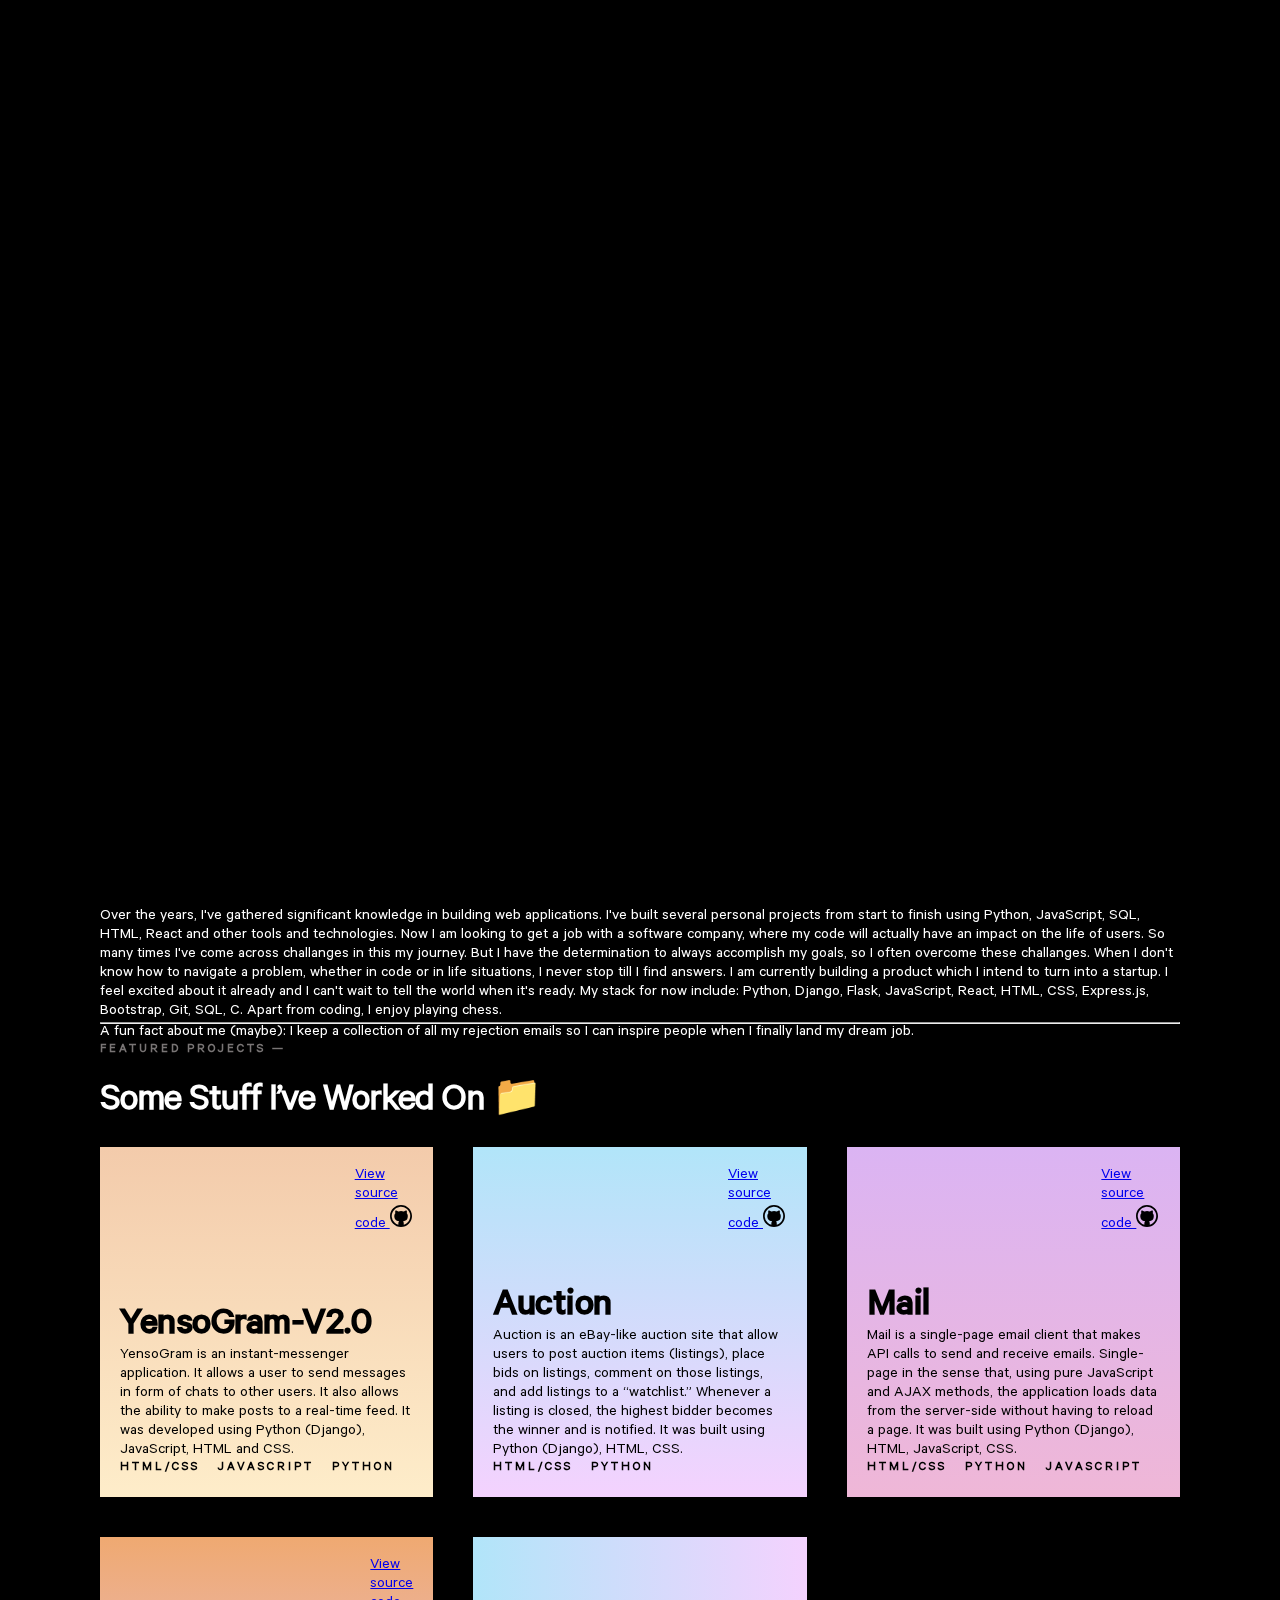
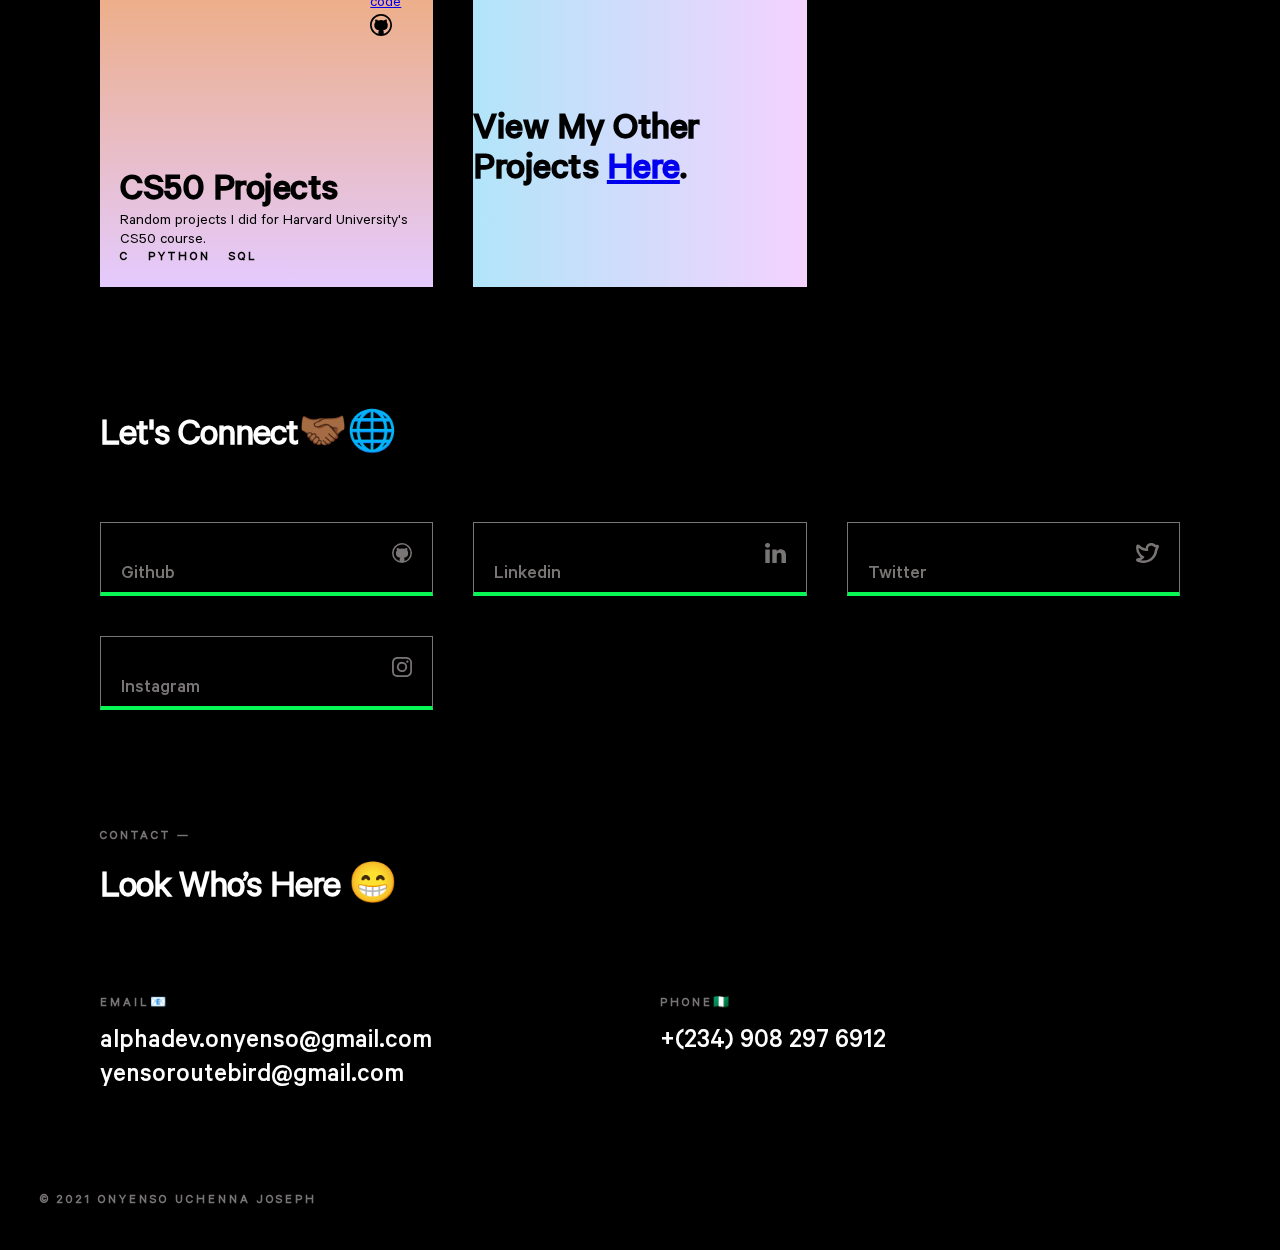
==== commit b195c515: "Update index.html" ====
--- a/index.html
+++ b/index.html
@@ -64,7 +64,7 @@
                                 <a href="https://www.linkedin.com/in/onyenso/"><img src="linkedin.5f3fc4ea.svg" alt="linkedin"></a> 
                                 <a href="https://www.instagram.com/yensouchenna/"><img src="instagram.438bb1a6.svg" alt="instagram"></a>
                             </div> 
-                        </div> <a class="resume" href="Yenso's CV Mordern.pdf" target="_blank" rel="noopener noreferrer">Resume 📗</a>
+                        </div> <a class="resume" href="Yenso's CV Mordern II.pdf" target="_blank" rel="noopener noreferrer">Resume 📗</a>
                     </div>
                     <div class="nav-main__content--box">
                         <h4 class="heading-4">navigation</h4>
@@ -99,13 +99,13 @@
                     <section id="projects" class="project">
                         <h2 class="heading-2">A bit about me</h2>
                         <p class="">
-                            I’ve been building web applications since April 2020, while still studying in university. I've built several
+                            Over the years, I've gathered significant knowledge in building web applications. I've built several
                             personal projects from start to finish using Python, JavaScript, SQL, HTML, React and other tools and technologies.
                             Now I am looking to get a job with a software company, where my code will actually have an impact on
                             the life of users. So many times I've come across challanges in this my journey. But I have the determination to always
                             accomplish my goals, so I often overcome these challanges. When I don't know how to navigate a problem, whether
                             in code or in life situations, I never stop till I find answers. I am currently building a product which I intend to
-                            turn into a startup. I feel excited about it already and I can't wait to tell the world it when it's ready. My stack
+                            turn into a startup. I feel excited about it already and I can't wait to tell the world when it's ready. My stack
                             for now include: Python, Django, Flask, JavaScript, React, HTML,
                             CSS, Express.js, Bootstrap, Git, SQL, C.
                             Apart from coding, I enjoy playing chess.
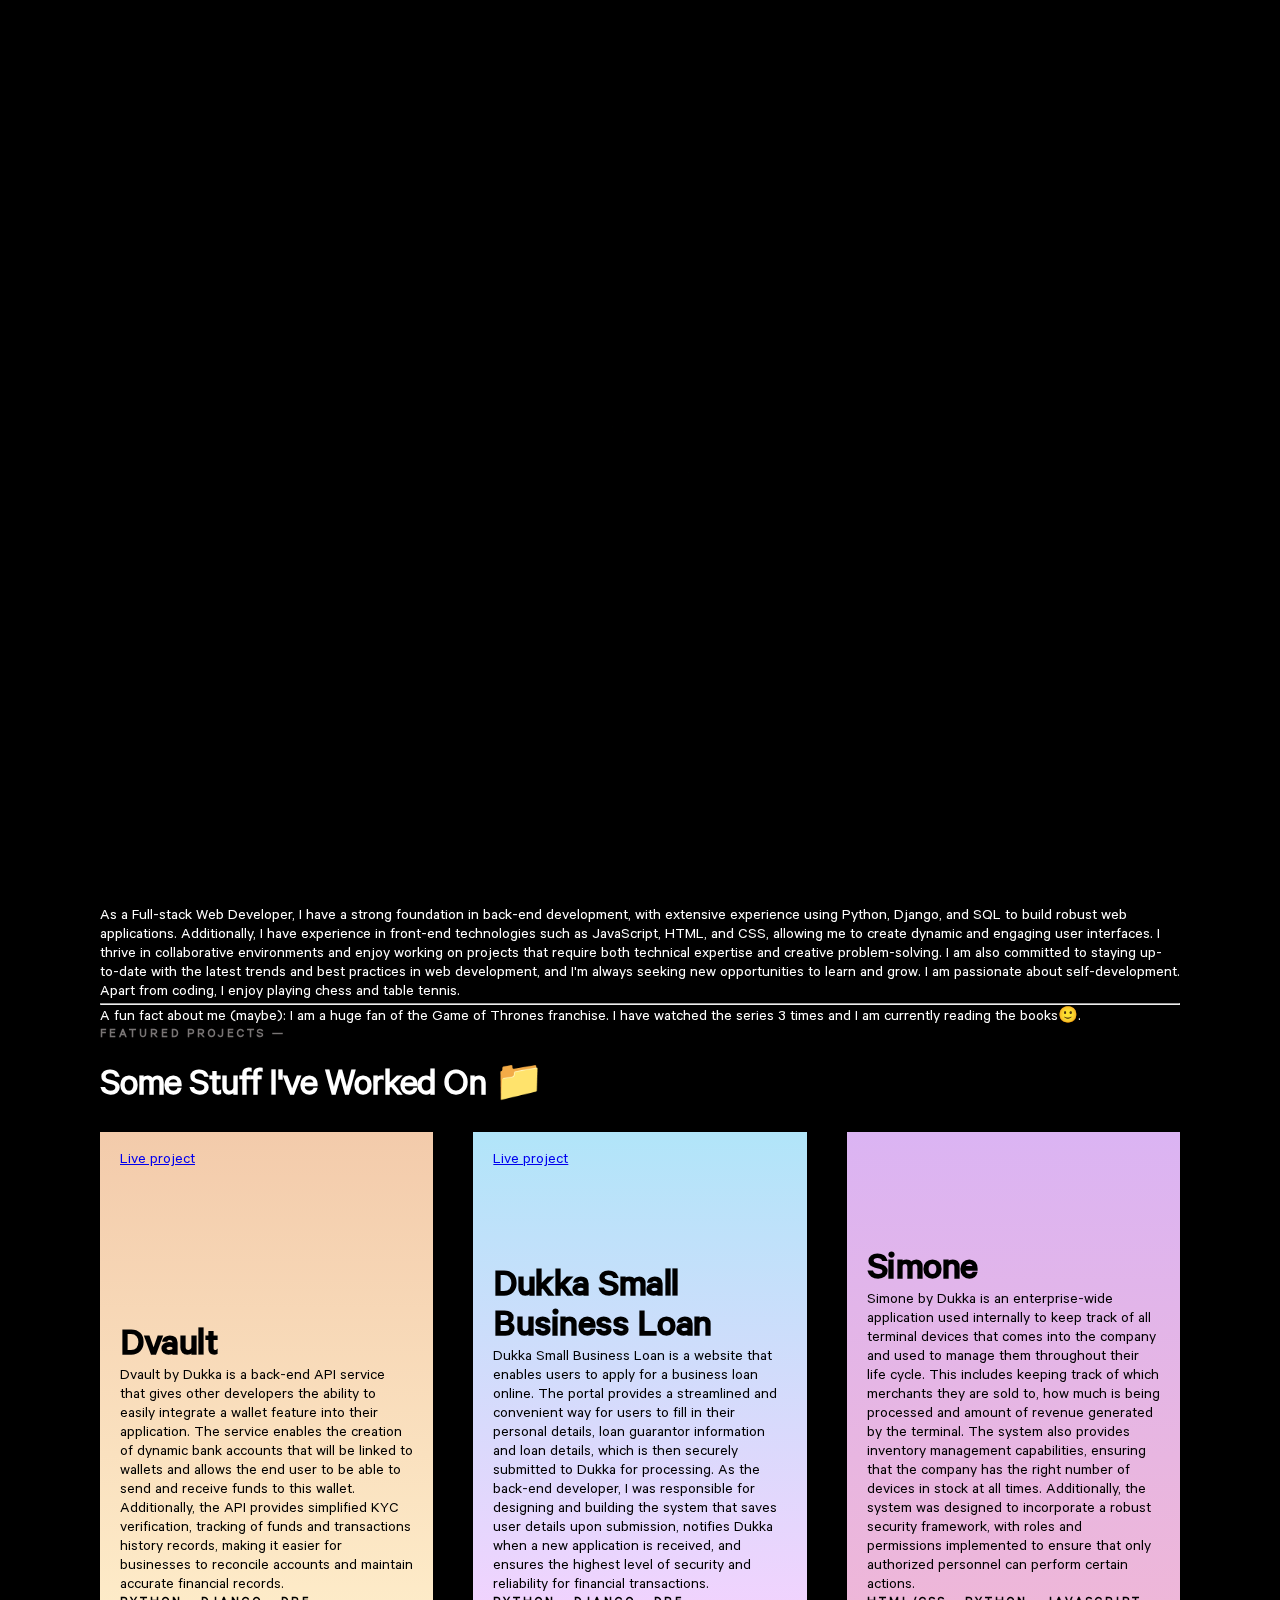
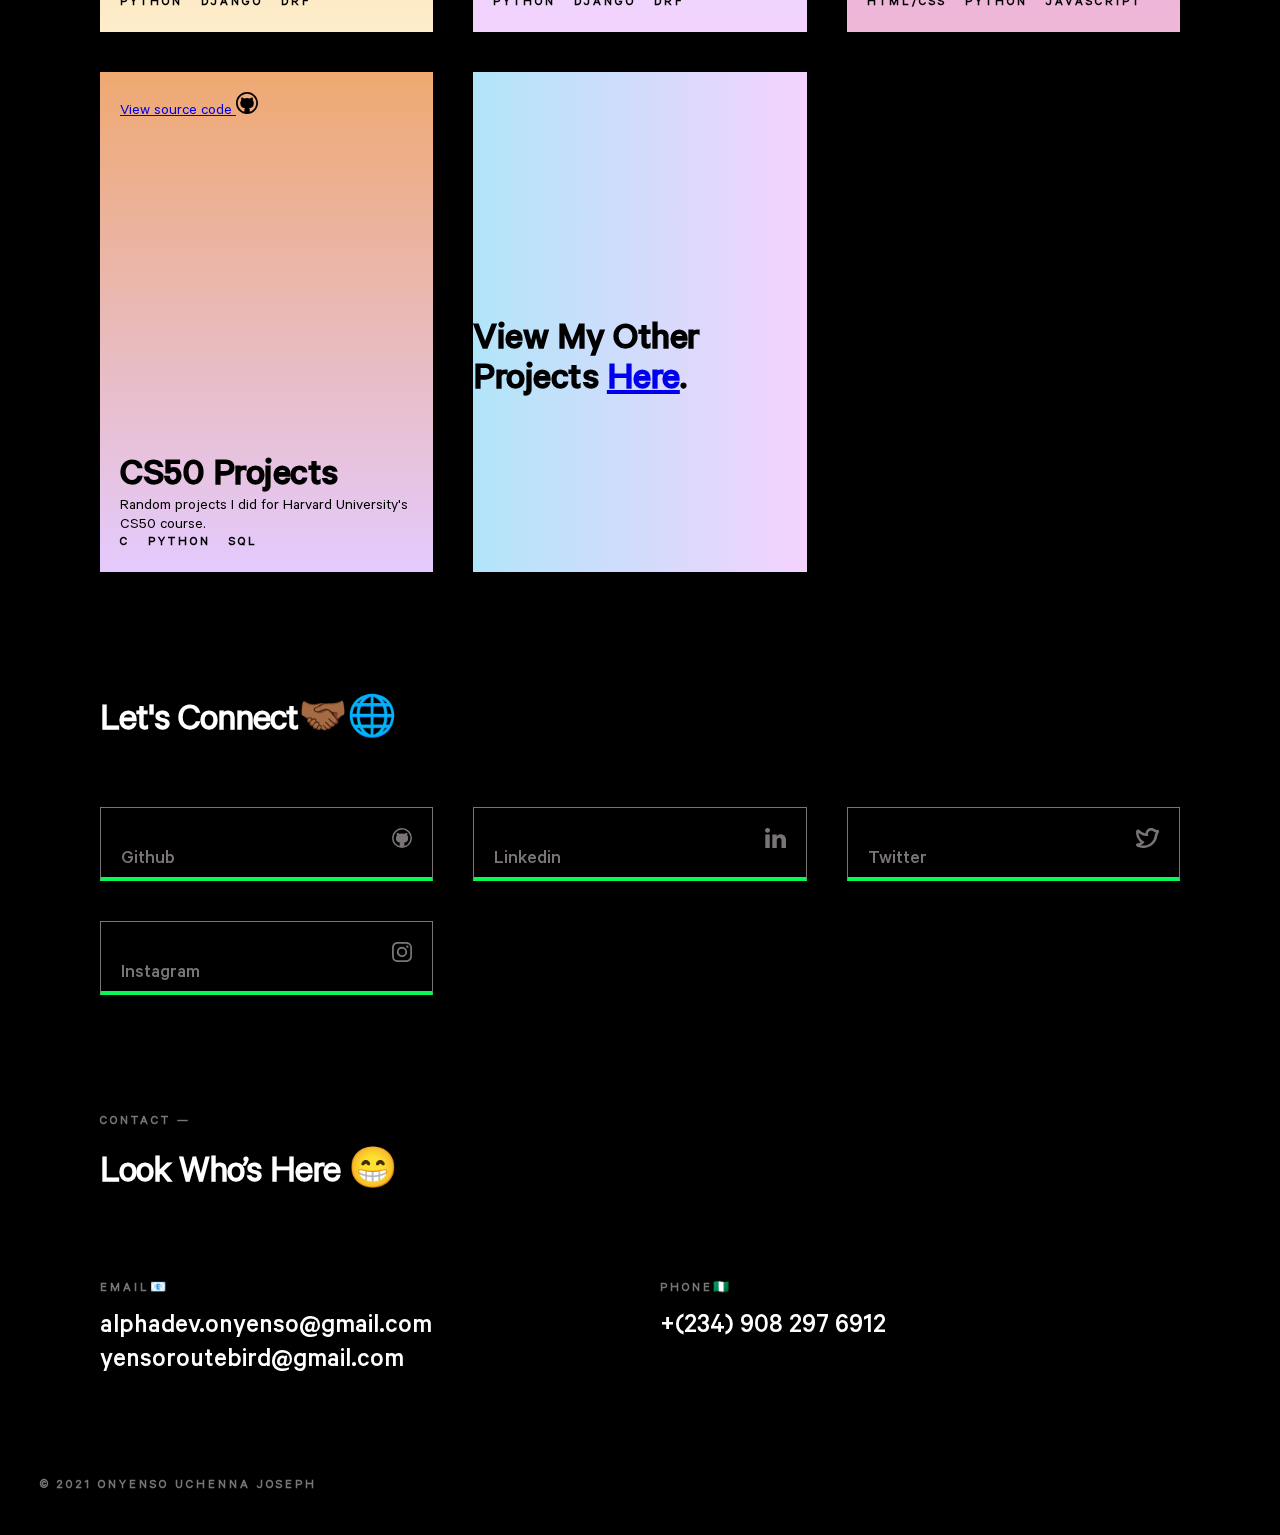
==== commit cc331673: "feat: updated to newer projects" ====
--- a/index.html
+++ b/index.html
@@ -22,8 +22,18 @@
         <meta name="twitter:description" content="I build applications for the web.">
         <meta name="twitter:image" content="card.532ab2cb.png">
         <meta name="twitter:app:country" content="NG">
+        <link rel="stylesheet" href="https://fonts.googleapis.com/css2?family=Material+Symbols+Outlined:opsz,wght,FILL,GRAD@20..48,100..700,0..1,-50..200" />
         <link href="https://cdn.jsdelivr.net/npm/bootstrap@5.0.2/dist/css/bootstrap.min.css" rel="stylesheet" integrity="sha384-EVSTQN3/azprG1Anm3QDgpJLIm9Nao0Yz1ztcQTwFspd3yD65VohhpuuCOmLASjC" crossorigin="anonymous">
         <link rel="stylesheet" href="yensodev.css">
+        <style>
+            .material-symbols-outlined {
+                font-variation-settings:
+                'FILL' 0,
+                'wght' 400,
+                'GRAD' 0,
+                'opsz' 48
+            }
+        </style>
     </head>
     <body>
         <div class="preloader">
@@ -51,7 +61,7 @@
                     <div class="box"></div>
                     <div class="box"></div>
                 </div>
-                <img class="mobile-logo" height="40px" src="YD logo.svg" alt="yensodev logo">
+                <!-- <img class="mobile-logo" height="40px" src="YD logo.svg" alt="yensodev logo"> -->
                 <div class="nav-main__content">
                     <div class="nav-main__content--box">
                         <h4 class="heading-4">Let's Connect🤝🏾🌐</h4>
@@ -64,7 +74,7 @@
                                 <a href="https://www.linkedin.com/in/onyenso/"><img src="linkedin.5f3fc4ea.svg" alt="linkedin"></a> 
                                 <a href="https://www.instagram.com/yensouchenna/"><img src="instagram.438bb1a6.svg" alt="instagram"></a>
                             </div> 
-                        </div> <a class="resume" href="Yenso's CV Mordern II.pdf" target="_blank" rel="noopener noreferrer">Resume 📗</a>
+                        </div> <a class="resume" href="Yenso's CV Modern III.pdf" target="_blank" rel="noopener noreferrer">Resume 📗</a>
                     </div>
                     <div class="nav-main__content--box">
                         <h4 class="heading-4">navigation</h4>
@@ -79,7 +89,7 @@
             <nav class="nav-sub">
                 <picture> 
                     <!-- <source media="(max-width:37.5em)" srcset="YD logo-mobile.24d5e228.svg"> -->
-                    <img height="40px" src="YD logo.svg" alt="onyenso yensodev logo">
+                    <!-- <img height="40px" src="YD logo.svg" alt="onyenso yensodev logo"> -->
                 </picture>
             </nav>
         </div>
@@ -87,10 +97,9 @@
             <section class="content">
                 <header id="home" class="header">
                     <div class="hero">
-                        <h5 class="heading-5">Hi there👋, I’m</h5>
-                        <h1>ONYENSO UCHENNA JOSEPH.</h1>
-                        <h4 class="heading-4 pri-color mt-s mb-s">FULL-STACK WEB PROGRAMMER 👨‍💻</h4>
-                        <p class="paragraph mb-m">I build applications for the web.<br></p>
+                        <h5 class="heading-5">Hi there👋, I am</h5>
+                        <h1>UCHENNA JOSEPH ONYENSO.</h1>
+                        <h4 class="heading-4 pri-color mt-s mb-s">Full-stack Web PROGRAMMER 👨‍💻</h4>
                         <a href="#contact" class="cta">hire me</a>
                     </div>
                 </header> 
@@ -99,66 +108,78 @@
                     <section id="projects" class="project">
                         <h2 class="heading-2">A bit about me</h2>
                         <p class="">
-                            Over the years, I've gathered significant knowledge in building web applications. I've built several
-                            personal projects from start to finish using Python, JavaScript, SQL, HTML, React and other tools and technologies.
-                            Now I am looking to get a job with a software company, where my code will actually have an impact on
-                            the life of users. So many times I've come across challanges in this my journey. But I have the determination to always
-                            accomplish my goals, so I often overcome these challanges. When I don't know how to navigate a problem, whether
-                            in code or in life situations, I never stop till I find answers. I am currently building a product which I intend to
-                            turn into a startup. I feel excited about it already and I can't wait to tell the world when it's ready. My stack
-                            for now include: Python, Django, Flask, JavaScript, React, HTML,
-                            CSS, Express.js, Bootstrap, Git, SQL, C.
-                            Apart from coding, I enjoy playing chess.
+                            As a Full-stack Web Developer, I have a strong foundation in back-end development, with extensive
+                            experience using Python, Django, and SQL to build robust web applications. Additionally, I have
+                            experience in front-end technologies such as JavaScript, HTML, and CSS, allowing me to create dynamic
+                            and engaging user interfaces. I thrive in collaborative environments and enjoy working on projects that
+                            require both technical expertise and creative problem-solving. I am also committed to staying up-to-date
+                            with the latest trends and best practices in web development, and I'm always seeking new opportunities
+                            to learn and grow. I am passionate about self-development.
+                            Apart from coding, I enjoy playing chess and table tennis.
                             <hr>
                             <div class="mb--5 pb-5">
-                                A fun fact about me (maybe): I keep a collection of all my rejection emails so I can inspire people when I finally land my dream job.
+                                A fun fact about me (maybe): I am a huge fan of the Game of Thrones franchise. I have watched the series
+                                3 times and I am currently reading the books🙂.
                             </div>
                         </p>
                         <h5 class="heading-5 sec-color mb-s" id="projec">featured projects &mdash;</h5>
-                        <h2 class="heading-2">Some stuff I’ve worked on 📁</h2>
+                        <h2 class="heading-2">Some stuff I've worked on 📁</h2>
                         <div class="project-box__wrapper">
+                            <div class="project-box">
+                                <div class="project-box__link" style="width: 100%;">
+                                    <!-- <a href="https://github.com/Onyenso/YensoGram-v2.0" class="btn btn-info btn-lg" target="_blank" rel="noopener noreferrer">
+                                        Source code <img src="github.a1bad59c.svg" alt="github logo">
+                                    </a> -->
+                                    <a href="http://dev.dvault.tech/" class="btn btn-info btn-lg" target="_blank" rel="noopener noreferrer">
+                                        Live project
+                                    </a>
+                                </div>
+                                <div class="project-box__content">
+                                    <h3 class="heading-3">Dvault</h3>
+                                    Dvault by Dukka is a back-end API service that gives other developers the ability to easily integrate a wallet
+                                    feature into their application. The service enables the creation of dynamic bank accounts that
+                                    will be linked to wallets and allows the end user to be able to send and receive funds to this
+                                    wallet. Additionally, the API provides simplified KYC verification, tracking of funds and transactions
+                                    history records, making it easier for businesses to reconcile accounts and maintain accurate financial
+                                    records.
+                                    <h5 class="heading-5 mt-5">Python &nbsp; Django &nbsp; DRF</h5>
+                                </div>
+                            </div>
+                            <div class="project-box"> 
+                                <div class="project-box__link" style="width: 100%;">
+                                    <a href="https://loans.dukka.com/" class="btn btn-info btn-lg" target="_blank" rel="noopener noreferrer">
+                                        Live project
+                                    </a>
+                                    <!-- <a href="https://github.com/Onyenso/auction" class="btn btn-info btn-lg" target="_blank" rel="noopener noreferrer">
+                                        Source code <img src="github.a1bad59c.svg" alt="github logo">
+                                    </a> -->
+                                </div>
+                                <div class="project-box__content">
+                                    <h3 class="heading-3">Dukka Small Business Loan</h3>
+                                    Dukka Small Business Loan is a website that enables users to apply for a business loan online. The portal
+                                    provides a streamlined and convenient way for users to fill in their personal details, loan guarantor
+                                    information and loan details, which is then securely submitted to Dukka for processing. As the back-end
+                                    developer, I was responsible for designing and building the system that saves user details upon submission,
+                                    notifies Dukka when a new application is received, and ensures the highest level of security and reliability
+                                    for financial transactions.
+                                    <h5 class="heading-5 mt-3">Python &nbsp; Django &nbsp; DRF</h5>
+                                </div>
+                            </div>
                             <div class="project-box"> 
                                 <div class="project-box__link">
-                                    <a href="https://github.com/Onyenso/YensoGram-v2.0" class="btn btn-info btn-lg" target="_blank" rel="noopener noreferrer">
+                                    <!-- <a href="https://github.com/Onyenso/mail" class="btn btn-info btn-lg" target="_blank" rel="noopener noreferrer">
                                         View source code <img src="github.a1bad59c.svg" alt="github logo">
-                                    </a>
-                                </div>
-                                <div class="project-box__content">
-                                    <h3 class="heading-3">YensoGram-v2.0</h3>
-                                    YensoGram is an instant-messenger application. It allows a user to send messages in form of
-                                    chats to other users. It also allows the ability to make posts to a real-time feed.
-                                    It was developed using Python (Django), JavaScript, HTML and CSS.
-                                    <h5 class="heading-5 mt-5">HTML/CSS &nbsp; JavaScript &nbsp; Python</h5>
-
-                                </div>
-                            </div>
-                            <div class="project-box"> 
-                                <div class="project-box__link">
-                                    <a href="https://github.com/Onyenso/auction" class="btn btn-info btn-lg" target="_blank" rel="noopener noreferrer">
-                                        View source code <img src="github.a1bad59c.svg" alt="github logo">
-                                    </a>
-                                </div>
-                                <div class="project-box__content">
-                                    <h3 class="heading-3">Auction</h3>
-                                    Auction is an eBay-like auction site that allow users to post auction items (listings), place
-                                    bids on listings, comment on those listings, and add listings to a “watchlist.” Whenever a
-                                    listing is closed, the highest bidder becomes the winner and is notified.
-                                    It was built using Python (Django), HTML, CSS.
-                                    <h5 class="heading-5 mt-5">HTML/CSS &nbsp; Python</h5>
-                                </div>
-                            </div>
-                            <div class="project-box"> 
-                                <div class="project-box__link">
-                                    <a href="https://github.com/Onyenso/mail" class="btn btn-info btn-lg" target="_blank" rel="noopener noreferrer">
-                                        View source code <img src="github.a1bad59c.svg" alt="github logo">
-                                    </a>
-                                </div>
-                                <div class="project-box__content">
-                                    <h3 class="heading-3">Mail</h3>
-                                    Mail is a single-page email client that makes API calls to send and receive emails.
-                                    Single-page in the sense that, using pure JavaScript and AJAX methods, the application loads
-                                    data from the server-side without having to reload a page. It was built using Python
-                                    (Django), HTML, JavaScript, CSS.
+                                    </a> -->
+                                </div>
+                                <div class="project-box__content">
+                                    <h3 class="heading-3">Simone</h3>
+                                    Simone by Dukka is an enterprise-wide application used internally to keep track of all terminal devices
+                                    that comes into the company and used to manage them throughout their life cycle. This includes keeping
+                                    track of which merchants they are sold to, how much is being processed and amount of revenue generated
+                                    by the terminal. The system also provides inventory management capabilities, ensuring that the company
+                                    has the right number of devices in stock at all times. Additionally, the system was designed to incorporate
+                                    a robust security framework, with roles and permissions implemented to ensure that only authorized personnel
+                                    can perform certain actions.
                                     <h5 class="heading-5 mt-5">HTML/CSS &nbsp; Python &nbsp; JavaScript</h5>
                                 </div>
                             </div>
--- a/yensodev.css
+++ b/yensodev.css
@@ -1,2 +1,727 @@
-@font-face{font-family:Calibre-SemiBold;src:url(Calibre-SemiBold.21cc3335.woff) format("woff"),url(Calibre-SemiBold.2c27f793.ttf) format("truetype"),url(Calibre-Semibold.320db03b.svg#Calibre-Semibold) format("svg");font-weight:700;font-style:normal;font-display:swap}@font-face{font-family:Calibre-Medium;src:url(Calibre-Medium.bb31c6b1.woff) format("woff"),url(Calibre-Medium.cb484263.ttf) format("truetype");font-weight:400;font-style:normal;font-display:swap}@font-face{font-family:Calibre-Regular;src:url(Calibre-Regular.0e30637c.woff) format("woff"),url(Calibre-Regular.ad23bcd8.ttf) format("truetype");font-weight:400;font-style:normal;font-display:swap}*,:after,:before{margin:0;padding:0;box-sizing:inherit}html{font-size:62.5%;box-sizing:border-box;text-rendering:optimizeLegibility;-webkit-font-smoothing:antialiased;-moz-osx-font-smoothing:grayscale;scroll-behavior:smooth;width:100%;height:100%}@media only screen and (max-width:62.5em){html{font-size:56.25%}}@media only screen and (max-width:56.25em){html{font-size:54%}}@media only screen and (max-width:37.5em){html{font-size:51%}}@media only screen and (min-width:112.5em){html{font-size:75%}}body{font-family:Calibre-Regular,sans-serif;font-size:1.6rem;background-color:#000;color:#fff;overflow-x:hidden;cursor:none;position:relative;width:100%;height:100%}@media only screen and (min-width:20em){body{overflow-x:scroll}}main{display:grid;grid-template-columns:1fr repeat(12,minmax(min-content,10rem)) 1fr}.noScroll{overflow-y:hidden}.smooth-scroll-wrapper{position:relative;width:100vw}section{transition:transform .25s;will-change:transform}.preloader{width:100vw;height:100vh;position:absolute;top:0;left:0;background-color:#000;z-index:20}.preloader #logo{position:absolute;top:50%;left:50%;transform:translate(-50%,-50%)}.preloader #logo path:first-child{stroke-width:1;stroke-dasharray:565.9;stroke-dashoffset:565.9;animation:line-anim 2s ease forwards}.preloader #logo path:nth-child(2){stroke-width:1;stroke-dasharray:604.5;stroke-dashoffset:604.5;animation:line-anim 2s ease .3s forwards}.preloader #logo path:nth-child(3){stroke-width:1;stroke-dasharray:372.1;stroke-dashoffset:372.1;animation:line-anim 2s ease .6s forwards}.preloader #logo path:nth-child(4){stroke-width:1;stroke-dasharray:463.9;stroke-dashoffset:463.9;animation:line-anim 2s ease .9s forwards}.preloader #logo path:nth-child(5){stroke-width:1;stroke-dasharray:604.4;stroke-dashoffset:604.4;animation:line-anim 2s ease 1.2s forwards}.preloader #logo path:nth-child(6){stroke-width:1;stroke-dasharray:493.9;stroke-dashoffset:493.9;animation:line-anim 2s ease .3s forwards}.preloader #logo path:nth-child(7){stroke-width:1;stroke-dasharray:565.9;stroke-dashoffset:565.9;animation:line-anim 2s ease 1.5s forwards}.preloader svg{animation:fill .6s ease-in 3s forwards}@keyframes line-anim{to{stroke-dashoffset:0}}@keyframes fill{0%{fill:transparent}to{fill:#09f755}}.cursor{width:2rem;height:2rem;border:2.5px solid #fff;border-radius:50%;position:absolute;top:-10rem;left:-10rem;pointer-events:none;transform:translate(-50%,-50%);transform-origin:100% 100%;transition:all .3s ease;transition-property:background,transform}@media only screen and (max-width:62.5em){.cursor{opacity:0}}.heading-2{letter-spacing:-1px}.heading-2,.heading-3{font-size:4rem;text-transform:capitalize}.heading-3{letter-spacing:-.5px;line-height:4rem;font-family:Calibre-Medium,sans-serif}.heading-4{letter-spacing:5px}.heading-4,.heading-5{text-transform:uppercase}.heading-5{font-size:1.3rem;letter-spacing:3px}.paragraph{font-size:1.5rem;color:#797575}.cta{background-color:#09f755;padding:1.5rem 4rem;text-decoration:none;color:#000;border-radius:10rem;text-transform:uppercase;font-size:1.2rem;font-family:Calibre-SemiBold,sans-serif;letter-spacing:3px;border:1.5px solid transparent;cursor:pointer;transition:all .3s ease-in-out}.cta:hover{background-color:transparent;border:1.5px solid #fff;color:#fff}.pri-color{color:#09f755}.sec-color{color:#797575}.mb-l{margin-bottom:5rem}.mb-m{margin-bottom:3rem}.mb-s{margin-bottom:1.3rem}.mt-s{margin-top:1rem}.contact{grid-column:2/14;padding:6rem}.contact-box__wrapper{margin-top:8rem;display:grid;grid-template-columns:repeat(auto-fit,minmax(35rem,1fr));grid-gap:4rem}.contact-box a{font-size:2.75rem;text-decoration:none;color:#fff;font-family:Calibre-Medium,sans-serif;transition:color .2s ease-in-out}.contact-box a:hover{color:#09f755}.footer{display:flex;justify-content:space-between;padding:4rem;color:#797575}.nav-container{position:absolute;padding:4rem;top:0;left:0}.nav-container .nav-icon{background-color:#000;position:absolute;right:4rem;top:2.5rem;z-index:10;width:6rem;height:6rem;border-radius:50%;cursor:pointer;position:fixed;display:flex;flex-direction:column;align-items:center;justify-content:center}.nav-container .nav-icon .bar1,.nav-container .nav-icon .bar2,.nav-container .nav-icon .bar3{width:20px;height:2px;margin:4px 0;transition:.4s;background-color:#fff;border-radius:1rem}.nav-container .nav-icon .bar2{width:30px;transform-origin:right}.nav-container .nav-main{position:fixed;top:0;left:0;z-index:1}.nav-container .nav-main .box-wrapper{position:absolute;top:0;left:0;z-index:1;display:flex}.nav-container .nav-main .box-wrapper .box{background-color:#09f755;width:25vw;height:0}.nav-container .nav-main .mobile-logo{position:absolute;top:4rem;left:4rem;z-index:2;filter:brightness(1%);opacity:0}.nav-container .nav-main__content{opacity:0;visibility:hidden;width:95vw;position:absolute;top:15rem;left:4rem;z-index:2;display:grid;grid-template-columns:repeat(auto-fit,minmax(35rem,1fr));grid-gap:4rem;padding:4rem;color:#000}.nav-container .nav-main__content--box{display:flex;flex-direction:column;justify-content:space-between;min-height:25rem}.nav-container .nav-main__content--box .social-links{display:flex;flex-direction:column}.nav-container .nav-main__content--box .social-links--box{display:flex;align-items:center}.nav-container .nav-main__content--box .social-links--box img{margin-right:2rem;height:1.7rem;filter:brightness(1%)}.nav-container .nav-main__content--box .social-links--box:nth-child(2){margin-top:1rem}.nav-container .nav-main__content--box .resume{font-size:5rem;text-decoration:none;color:#000;font-family:Calibre-Medium,sans-serif;letter-spacing:-2px;align-self:flex-start;transition:all .2s ease-in-out}.nav-container .nav-main__content--box .resume:hover{letter-spacing:3px}.nav-container .nav-main__content--box .list{justify-self:flex-start}.nav-container .nav-main__content--box .list__item{list-style:none}.nav-container .nav-main__content--box .list__item:not(:last-child){margin-bottom:3.5rem}.nav-container .nav-main__content--box .list__item a{text-transform:uppercase;font-size:3rem;text-decoration:none;color:#000;font-family:Calibre-Medium,sans-serif;letter-spacing:-1px;transition:all .2s ease-in-out}.nav-container .nav-main__content--box .list__item a:hover{letter-spacing:3px}.nav-container .nav-sub{position:absolute}.header{position:relative;overflow:hidden;min-height:80rem}@media only screen and (max-width:37.5em){.header{min-height:70rem}}.header:after{content:"";position:absolute;width:100vw;height:100%;top:0;right:0;z-index:-1;background:url(home-bg.19753168.svg) 100% 0 no-repeat}@media only screen and (max-width:56.25em){.header:after{transform:rotate(90deg);background-position:50% 0;left:0;bottom:0}}.header .hero{position:absolute;top:50%;left:10%;transform:translateY(-70%)}@media only screen and (max-width:56.25em){.header .hero{top:55%}}.text-container{width:25rem;position:relative;overflow:hidden;height:10rem;margin:1rem 0 1rem -2rem}.text-container video{position:absolute;top:0;width:24rem;height:10rem}.text-container svg{position:absolute;top:-1rem;left:-.75rem;width:27rem}.text-container span{font-size:8rem;color:hsla(0,0%,100%,0);text-transform:lowercase;font-family:Calibre-SemiBold,sans-serif;position:absolute;top:1.5rem;left:1.5rem}.nav-anim .bar1{transform:rotate(-45deg) translate(-6px,7px)}.nav-anim .bar2{transform:translateX(200%);opacity:0}.nav-anim .bar3{transform:rotate(45deg) translate(-7px,-8px)}.project{grid-column:2/14;padding:6rem}.project-box__wrapper{display:grid;grid-template-columns:repeat(auto-fit,minmax(25rem,1fr));grid-gap:4rem;color:#000;margin-top:2rem}.project-box{padding:2rem;height:35rem;display:flex;flex-direction:column;justify-content:space-between;position:relative}.project-box:hover{border:2px solid #fff;color:#fff}.project .project-box:first-child{background:linear-gradient(180deg,#f3cbab,#feedca)}.project .project-box:nth-child(2){background:linear-gradient(180deg,#b1e5f9,#f4d2fe)}.project .project-box:nth-child(3){background:linear-gradient(180deg,#dbb4f3,#efb7d7)}.project .project-box:nth-child(4){background:linear-gradient(180deg,#efa971,#e4cafe)}.project .project-box:nth-child(4) .project-box__link{width:min-content}.project .project-box:nth-child(5){background:linear-gradient(90deg,#b1e5f9,#f4d2fe)}.project .project-box:nth-child(5) .project-box__link{width:min-content}.project-box__link{align-self:flex-end;width:20%;display:flex;justify-content:space-between;align-items:center}@media only screen and (max-width:56.25em){.project-box__link{width:30%}}.project-box__content{align-self:center}.project-box:first-child,.project-box:nth-child(2),.project-box:nth-child(3),.project-box:nth-child(4),.project-box:nth-child(5){background:linear-gradient(180deg,#f3cbab,#feedca)}.project-box:first-child:after,.project-box:nth-child(2):after,.project-box:nth-child(3):after,.project-box:nth-child(4):after,.project-box:nth-child(5):after{content:"";position:absolute;width:103%;height:101%;top:1rem;right:0;z-index:-1}.project-box:first-child:hover,.project-box:nth-child(2):hover,.project-box:nth-child(3):hover,.project-box:nth-child(4):hover,.project-box:nth-child(5):hover{background:none;background-color:#000}.project-box:first-child:hover img,.project-box:nth-child(2):hover img,.project-box:nth-child(3):hover img,.project-box:nth-child(4):hover img,.project-box:nth-child(5):hover img{filter:invert(1)}.project-box:first-child:hover:after,.project-box:nth-child(2):hover:after,.project-box:nth-child(3):hover:after,.project-box:nth-child(4):hover:after,.project-box:nth-child(5):hover:after{outline:2px solid #fff}.web{grid-column:2/14;padding:6rem}.web-box__wrapper{display:grid;grid-template-columns:repeat(auto-fit,minmax(25rem,1fr));grid-gap:4rem;margin-top:6rem}.web-box{padding:2rem 2rem .5rem;border:1px solid #797575;border-bottom:4px solid #09f755}.web-box a{display:flex;flex-direction:column;font-size:2rem;text-transform:capitalize;text-decoration:none;color:#797575;font-family:Calibre-Medium,sans-serif;transition:color .3s ease-in-out}.web-box a img{align-self:flex-end;height:2rem}.web-box a:hover{color:#fff}
+@font-face {
+    font-family: Calibre-SemiBold;
+    src: url(Calibre-SemiBold.21cc3335.woff) format("woff"), url(Calibre-SemiBold.2c27f793.ttf) format("truetype"), url(Calibre-Semibold.320db03b.svg#Calibre-Semibold) format("svg");
+    font-weight: 700;
+    font-style: normal;
+    font-display: swap
+}
+
+@font-face {
+    font-family: Calibre-Medium;
+    src: url(Calibre-Medium.bb31c6b1.woff) format("woff"), url(Calibre-Medium.cb484263.ttf) format("truetype");
+    font-weight: 400;
+    font-style: normal;
+    font-display: swap
+}
+
+@font-face {
+    font-family: Calibre-Regular;
+    src: url(Calibre-Regular.0e30637c.woff) format("woff"), url(Calibre-Regular.ad23bcd8.ttf) format("truetype");
+    font-weight: 400;
+    font-style: normal;
+    font-display: swap
+}
+
+*,
+:after,
+:before {
+    margin: 0;
+    padding: 0;
+    box-sizing: inherit
+}
+
+html {
+    font-size: 62.5%;
+    box-sizing: border-box;
+    text-rendering: optimizeLegibility;
+    -webkit-font-smoothing: antialiased;
+    -moz-osx-font-smoothing: grayscale;
+    scroll-behavior: smooth;
+    width: 100%;
+    height: 100%
+}
+
+@media only screen and (max-width:62.5em) {
+    html {
+        font-size: 56.25%
+    }
+}
+
+@media only screen and (max-width:56.25em) {
+    html {
+        font-size: 54%
+    }
+}
+
+@media only screen and (max-width:37.5em) {
+    html {
+        font-size: 51%
+    }
+}
+
+@media only screen and (min-width:112.5em) {
+    html {
+        font-size: 75%
+    }
+}
+
+body {
+    font-family: Calibre-Regular, sans-serif;
+    font-size: 1.6rem;
+    background-color: #000;
+    color: #fff;
+    overflow-x: hidden;
+    cursor: none;
+    position: relative;
+    width: 100%;
+    height: 100%
+}
+
+@media only screen and (min-width:20em) {
+    body {
+        overflow-x: scroll
+    }
+}
+
+main {
+    display: grid;
+    grid-template-columns: 1fr repeat(12, minmax(min-content, 10rem)) 1fr
+}
+
+.noScroll {
+    overflow-y: hidden
+}
+
+.smooth-scroll-wrapper {
+    position: relative;
+    width: 100vw
+}
+
+section {
+    transition: transform .25s;
+    will-change: transform
+}
+
+.preloader {
+    width: 100vw;
+    height: 100vh;
+    position: absolute;
+    top: 0;
+    left: 0;
+    background-color: #000;
+    z-index: 20
+}
+
+.preloader #logo {
+    position: absolute;
+    top: 50%;
+    left: 50%;
+    transform: translate(-50%, -50%)
+}
+
+.preloader #logo path:first-child {
+    stroke-width: 1;
+    stroke-dasharray: 565.9;
+    stroke-dashoffset: 565.9;
+    animation: line-anim 2s ease forwards
+}
+
+.preloader #logo path:nth-child(2) {
+    stroke-width: 1;
+    stroke-dasharray: 604.5;
+    stroke-dashoffset: 604.5;
+    animation: line-anim 2s ease .3s forwards
+}
+
+.preloader #logo path:nth-child(3) {
+    stroke-width: 1;
+    stroke-dasharray: 372.1;
+    stroke-dashoffset: 372.1;
+    animation: line-anim 2s ease .6s forwards
+}
+
+.preloader #logo path:nth-child(4) {
+    stroke-width: 1;
+    stroke-dasharray: 463.9;
+    stroke-dashoffset: 463.9;
+    animation: line-anim 2s ease .9s forwards
+}
+
+.preloader #logo path:nth-child(5) {
+    stroke-width: 1;
+    stroke-dasharray: 604.4;
+    stroke-dashoffset: 604.4;
+    animation: line-anim 2s ease 1.2s forwards
+}
+
+.preloader #logo path:nth-child(6) {
+    stroke-width: 1;
+    stroke-dasharray: 493.9;
+    stroke-dashoffset: 493.9;
+    animation: line-anim 2s ease .3s forwards
+}
+
+.preloader #logo path:nth-child(7) {
+    stroke-width: 1;
+    stroke-dasharray: 565.9;
+    stroke-dashoffset: 565.9;
+    animation: line-anim 2s ease 1.5s forwards
+}
+
+.preloader svg {
+    animation: fill .6s ease-in 3s forwards
+}
+
+@keyframes line-anim {
+    to {
+        stroke-dashoffset: 0
+    }
+}
+
+@keyframes fill {
+    0% {
+        fill: transparent
+    }
+
+    to {
+        fill: #09f755
+    }
+}
+
+.cursor {
+    width: 2rem;
+    height: 2rem;
+    border: 2.5px solid #fff;
+    border-radius: 50%;
+    position: absolute;
+    top: -10rem;
+    left: -10rem;
+    pointer-events: none;
+    transform: translate(-50%, -50%);
+    transform-origin: 100% 100%;
+    transition: all .3s ease;
+    transition-property: background, transform
+}
+
+@media only screen and (max-width:62.5em) {
+    .cursor {
+        opacity: 0
+    }
+}
+
+.heading-2 {
+    letter-spacing: -1px
+}
+
+.heading-2,
+.heading-3 {
+    font-size: 4rem;
+    text-transform: capitalize
+}
+
+.heading-3 {
+    letter-spacing: -.5px;
+    line-height: 4rem;
+    font-family: Calibre-Medium, sans-serif
+}
+
+.heading-4 {
+    letter-spacing: 5px
+}
+
+.heading-4,
+.heading-5 {
+    text-transform: uppercase
+}
+
+.heading-5 {
+    font-size: 1.3rem;
+    letter-spacing: 3px
+}
+
+.paragraph {
+    font-size: 1.5rem;
+    color: #797575
+}
+
+.cta {
+    background-color: #09f755;
+    padding: 1.5rem 4rem;
+    text-decoration: none;
+    color: #000;
+    border-radius: 10rem;
+    text-transform: uppercase;
+    font-size: 1.2rem;
+    font-family: Calibre-SemiBold, sans-serif;
+    letter-spacing: 3px;
+    border: 1.5px solid transparent;
+    cursor: pointer;
+    transition: all .3s ease-in-out
+}
+
+.cta:hover {
+    background-color: transparent;
+    border: 1.5px solid #fff;
+    color: #fff
+}
+
+.pri-color {
+    color: #09f755
+}
+
+.sec-color {
+    color: #797575
+}
+
+.mb-l {
+    margin-bottom: 5rem
+}
+
+.mb-m {
+    margin-bottom: 3rem
+}
+
+.mb-s {
+    margin-bottom: 1.3rem
+}
+
+.mt-s {
+    margin-top: 1rem
+}
+
+.contact {
+    grid-column: 2/14;
+    padding: 6rem
+}
+
+.contact-box__wrapper {
+    margin-top: 8rem;
+    display: grid;
+    grid-template-columns: repeat(auto-fit, minmax(35rem, 1fr));
+    grid-gap: 4rem
+}
+
+.contact-box a {
+    font-size: 2.75rem;
+    text-decoration: none;
+    color: #fff;
+    font-family: Calibre-Medium, sans-serif;
+    transition: color .2s ease-in-out
+}
+
+.contact-box a:hover {
+    color: #09f755
+}
+
+.footer {
+    display: flex;
+    justify-content: space-between;
+    padding: 4rem;
+    color: #797575
+}
+
+.nav-container {
+    position: absolute;
+    padding: 4rem;
+    top: 0;
+    left: 0
+}
+
+.nav-container .nav-icon {
+    background-color: #000;
+    position: absolute;
+    right: 4rem;
+    top: 2.5rem;
+    z-index: 10;
+    width: 6rem;
+    height: 6rem;
+    border-radius: 50%;
+    cursor: pointer;
+    position: fixed;
+    display: flex;
+    flex-direction: column;
+    align-items: center;
+    justify-content: center
+}
+
+.nav-container .nav-icon .bar1,
+.nav-container .nav-icon .bar2,
+.nav-container .nav-icon .bar3 {
+    width: 20px;
+    height: 2px;
+    margin: 4px 0;
+    transition: .4s;
+    background-color: #fff;
+    border-radius: 1rem
+}
+
+.nav-container .nav-icon .bar2 {
+    width: 30px;
+    transform-origin: right
+}
+
+.nav-container .nav-main {
+    position: fixed;
+    top: 0;
+    left: 0;
+    z-index: 1
+}
+
+.nav-container .nav-main .box-wrapper {
+    position: absolute;
+    top: 0;
+    left: 0;
+    z-index: 1;
+    display: flex
+}
+
+.nav-container .nav-main .box-wrapper .box {
+    background-color: #09f755;
+    width: 25vw;
+    height: 0
+}
+
+.nav-container .nav-main .mobile-logo {
+    position: absolute;
+    top: 4rem;
+    left: 4rem;
+    z-index: 2;
+    filter: brightness(1%);
+    opacity: 0
+}
+
+.nav-container .nav-main__content {
+    opacity: 0;
+    visibility: hidden;
+    width: 95vw;
+    position: absolute;
+    top: 15rem;
+    left: 4rem;
+    z-index: 2;
+    display: grid;
+    grid-template-columns: repeat(auto-fit, minmax(35rem, 1fr));
+    grid-gap: 4rem;
+    padding: 4rem;
+    color: #000
+}
+
+.nav-container .nav-main__content--box {
+    display: flex;
+    flex-direction: column;
+    justify-content: space-between;
+    min-height: 25rem
+}
+
+.nav-container .nav-main__content--box .social-links {
+    display: flex;
+    flex-direction: column
+}
+
+.nav-container .nav-main__content--box .social-links--box {
+    display: flex;
+    align-items: center
+}
+
+.nav-container .nav-main__content--box .social-links--box img {
+    margin-right: 2rem;
+    height: 1.7rem;
+    filter: brightness(1%)
+}
+
+.nav-container .nav-main__content--box .social-links--box:nth-child(2) {
+    margin-top: 1rem
+}
+
+.nav-container .nav-main__content--box .resume {
+    font-size: 5rem;
+    text-decoration: none;
+    color: #000;
+    font-family: Calibre-Medium, sans-serif;
+    letter-spacing: -2px;
+    align-self: flex-start;
+    transition: all .2s ease-in-out
+}
+
+.nav-container .nav-main__content--box .resume:hover {
+    letter-spacing: 3px
+}
+
+.nav-container .nav-main__content--box .list {
+    justify-self: flex-start
+}
+
+.nav-container .nav-main__content--box .list__item {
+    list-style: none
+}
+
+.nav-container .nav-main__content--box .list__item:not(:last-child) {
+    margin-bottom: 3.5rem
+}
+
+.nav-container .nav-main__content--box .list__item a {
+    text-transform: uppercase;
+    font-size: 3rem;
+    text-decoration: none;
+    color: #000;
+    font-family: Calibre-Medium, sans-serif;
+    letter-spacing: -1px;
+    transition: all .2s ease-in-out
+}
+
+.nav-container .nav-main__content--box .list__item a:hover {
+    letter-spacing: 3px
+}
+
+.nav-container .nav-sub {
+    position: absolute
+}
+
+.header {
+    position: relative;
+    overflow: hidden;
+    min-height: 80rem
+}
+
+@media only screen and (max-width:37.5em) {
+    .header {
+        min-height: 70rem
+    }
+}
+
+.header:after {
+    content: "";
+    position: absolute;
+    width: 100vw;
+    height: 100%;
+    top: 0;
+    right: 0;
+    z-index: -1;
+    background: url(home-bg.19753168.svg) 100% 0 no-repeat
+}
+
+@media only screen and (max-width:56.25em) {
+    .header:after {
+        transform: rotate(90deg);
+        background-position: 50% 0;
+        left: 0;
+        bottom: 0
+    }
+}
+
+.header .hero {
+    position: absolute;
+    top: 50%;
+    left: 10%;
+    transform: translateY(-70%)
+}
+
+@media only screen and (max-width:56.25em) {
+    .header .hero {
+        top: 55%
+    }
+}
+
+.text-container {
+    width: 25rem;
+    position: relative;
+    overflow: hidden;
+    height: 10rem;
+    margin: 1rem 0 1rem -2rem
+}
+
+.text-container video {
+    position: absolute;
+    top: 0;
+    width: 24rem;
+    height: 10rem
+}
+
+.text-container svg {
+    position: absolute;
+    top: -1rem;
+    left: -.75rem;
+    width: 27rem
+}
+
+.text-container span {
+    font-size: 8rem;
+    color: hsla(0, 0%, 100%, 0);
+    text-transform: lowercase;
+    font-family: Calibre-SemiBold, sans-serif;
+    position: absolute;
+    top: 1.5rem;
+    left: 1.5rem
+}
+
+.nav-anim .bar1 {
+    transform: rotate(-45deg) translate(-6px, 7px)
+}
+
+.nav-anim .bar2 {
+    transform: translateX(200%);
+    opacity: 0
+}
+
+.nav-anim .bar3 {
+    transform: rotate(45deg) translate(-7px, -8px)
+}
+
+.project {
+    grid-column: 2/14;
+    padding: 6rem
+}
+
+.project-box__wrapper {
+    display: grid;
+    grid-template-columns: repeat(auto-fit, minmax(25rem, 1fr));
+    grid-gap: 4rem;
+    color: #000;
+    margin-top: 2rem
+}
+
+.project-box {
+    padding: 2rem;
+    height: 50rem;
+    display: flex;
+    flex-direction: column;
+    justify-content: space-between;
+    position: relative
+}
+
+.project-box:hover {
+    border: 2px solid #fff;
+    color: #fff
+}
+
+.project .project-box:first-child {
+    background: linear-gradient(180deg, #f3cbab, #feedca)
+}
+
+.project .project-box:nth-child(2) {
+    background: linear-gradient(180deg, #b1e5f9, #f4d2fe)
+}
+
+.project .project-box:nth-child(3) {
+    background: linear-gradient(180deg, #dbb4f3, #efb7d7)
+}
+
+.project .project-box:nth-child(4) {
+    background: linear-gradient(180deg, #efa971, #e4cafe)
+}
+
+.project .project-box:nth-child(4) .project-box__link {
+    width: 50%
+}
+
+.project .project-box:nth-child(5) {
+    background: linear-gradient(90deg, #b1e5f9, #f4d2fe)
+}
+
+.project .project-box:nth-child(5) .project-box__link {
+    width: min-content
+}
+
+.project-box__link {
+    /* align-self: flex-end; */
+    width: 50%;
+    display: flex;
+    justify-content: space-between;
+    align-items: center
+}
+
+@media only screen and (max-width:56.25em) {
+    .project-box__link {
+        width: 50%
+    }
+}
+
+.project-box__content {
+    align-self: center
+}
+
+.project-box:first-child,
+.project-box:nth-child(2),
+.project-box:nth-child(3),
+.project-box:nth-child(4),
+.project-box:nth-child(5) {
+    background: linear-gradient(180deg, #f3cbab, #feedca)
+}
+
+.project-box:first-child:after,
+.project-box:nth-child(2):after,
+.project-box:nth-child(3):after,
+.project-box:nth-child(4):after,
+.project-box:nth-child(5):after {
+    content: "";
+    position: absolute;
+    width: 103%;
+    height: 101%;
+    top: 1rem;
+    right: 0;
+    z-index: -1
+}
+
+.project-box:first-child:hover,
+.project-box:nth-child(2):hover,
+.project-box:nth-child(3):hover,
+.project-box:nth-child(4):hover,
+.project-box:nth-child(5):hover {
+    background: none;
+    background-color: #000
+}
+
+.project-box:first-child:hover img,
+.project-box:nth-child(2):hover img,
+.project-box:nth-child(3):hover img,
+.project-box:nth-child(4):hover img,
+.project-box:nth-child(5):hover img {
+    filter: invert(1)
+}
+
+.project-box:first-child:hover:after,
+.project-box:nth-child(2):hover:after,
+.project-box:nth-child(3):hover:after,
+.project-box:nth-child(4):hover:after,
+.project-box:nth-child(5):hover:after {
+    outline: 2px solid #fff
+}
+
+.web {
+    grid-column: 2/14;
+    padding: 6rem
+}
+
+.web-box__wrapper {
+    display: grid;
+    grid-template-columns: repeat(auto-fit, minmax(25rem, 1fr));
+    grid-gap: 4rem;
+    margin-top: 6rem
+}
+
+.web-box {
+    padding: 2rem 2rem .5rem;
+    border: 1px solid #797575;
+    border-bottom: 4px solid #09f755
+}
+
+.web-box a {
+    display: flex;
+    flex-direction: column;
+    font-size: 2rem;
+    text-transform: capitalize;
+    text-decoration: none;
+    color: #797575;
+    font-family: Calibre-Medium, sans-serif;
+    transition: color .3s ease-in-out
+}
+
+.web-box a img {
+    align-self: flex-end;
+    height: 2rem
+}
+
+.web-box a:hover {
+    color: #fff
+}
+
 /*# sourceMappingURL=src.ab891ce8.css.map */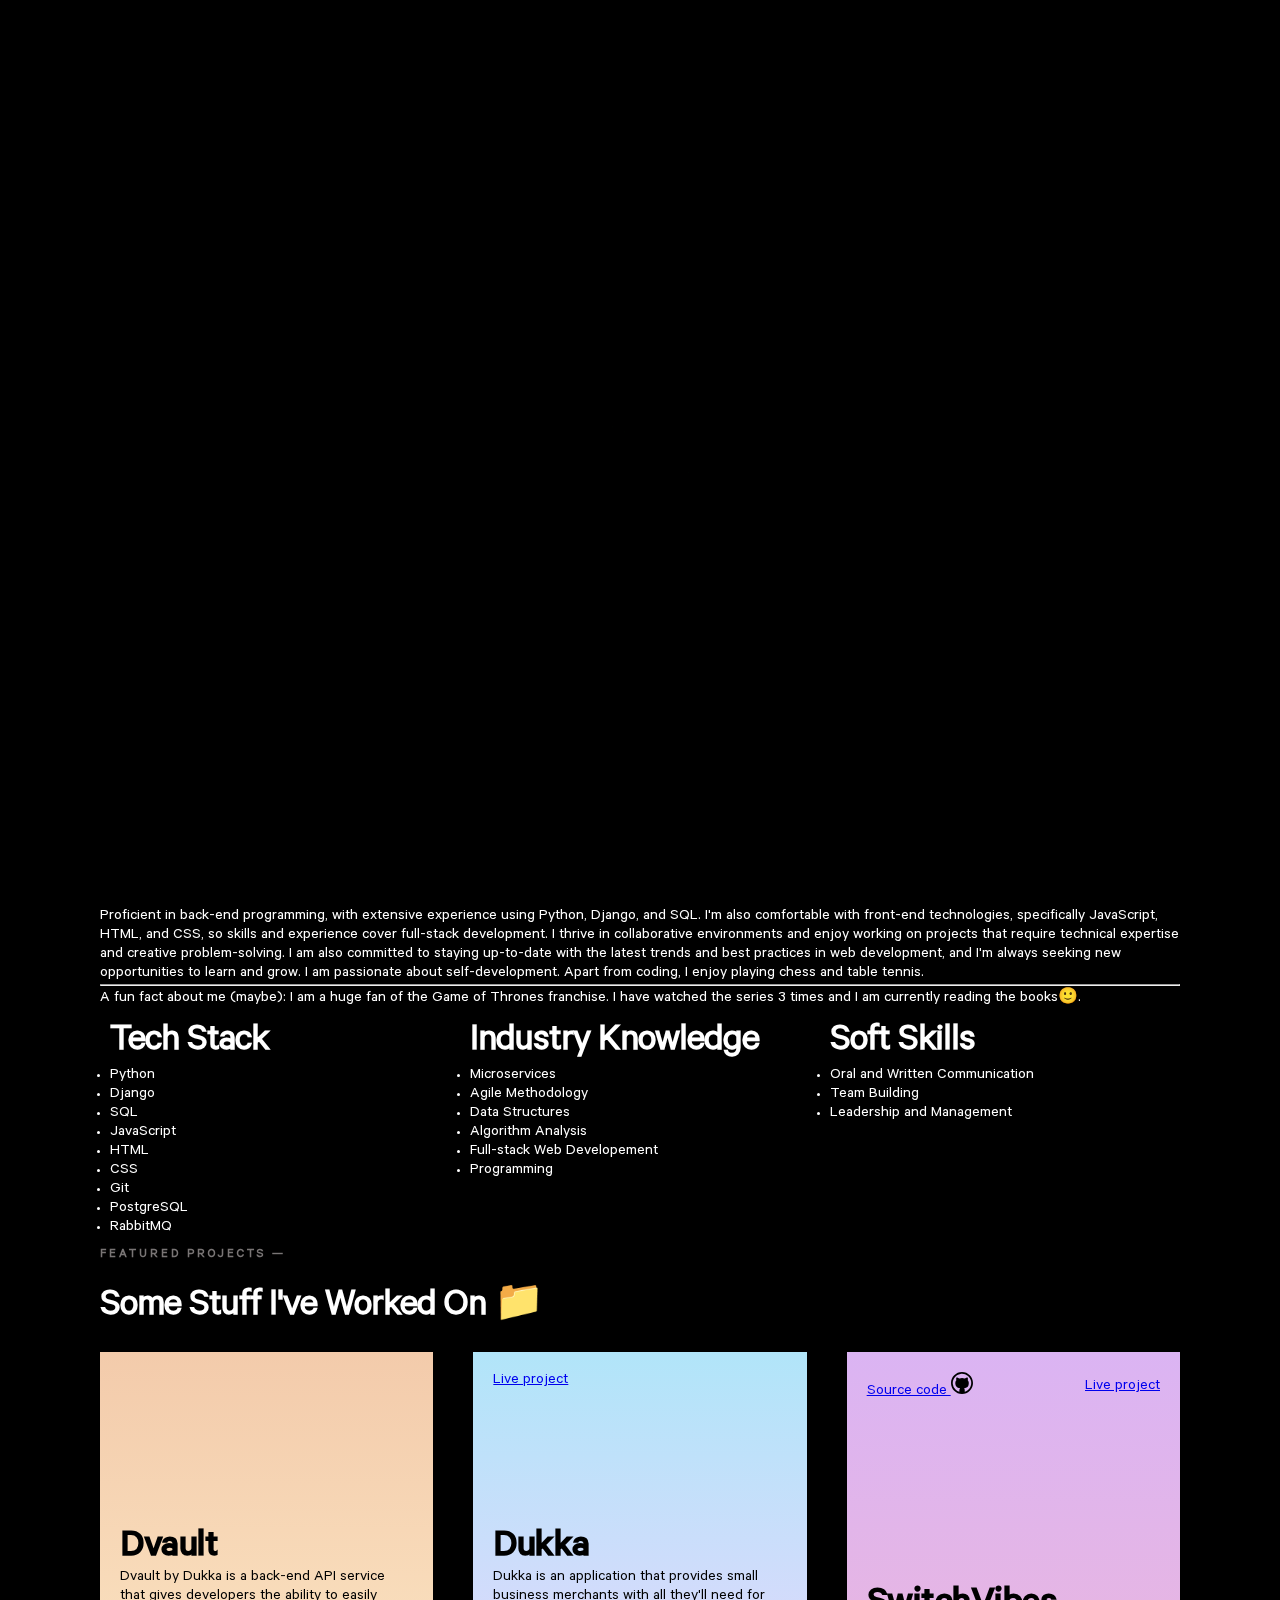
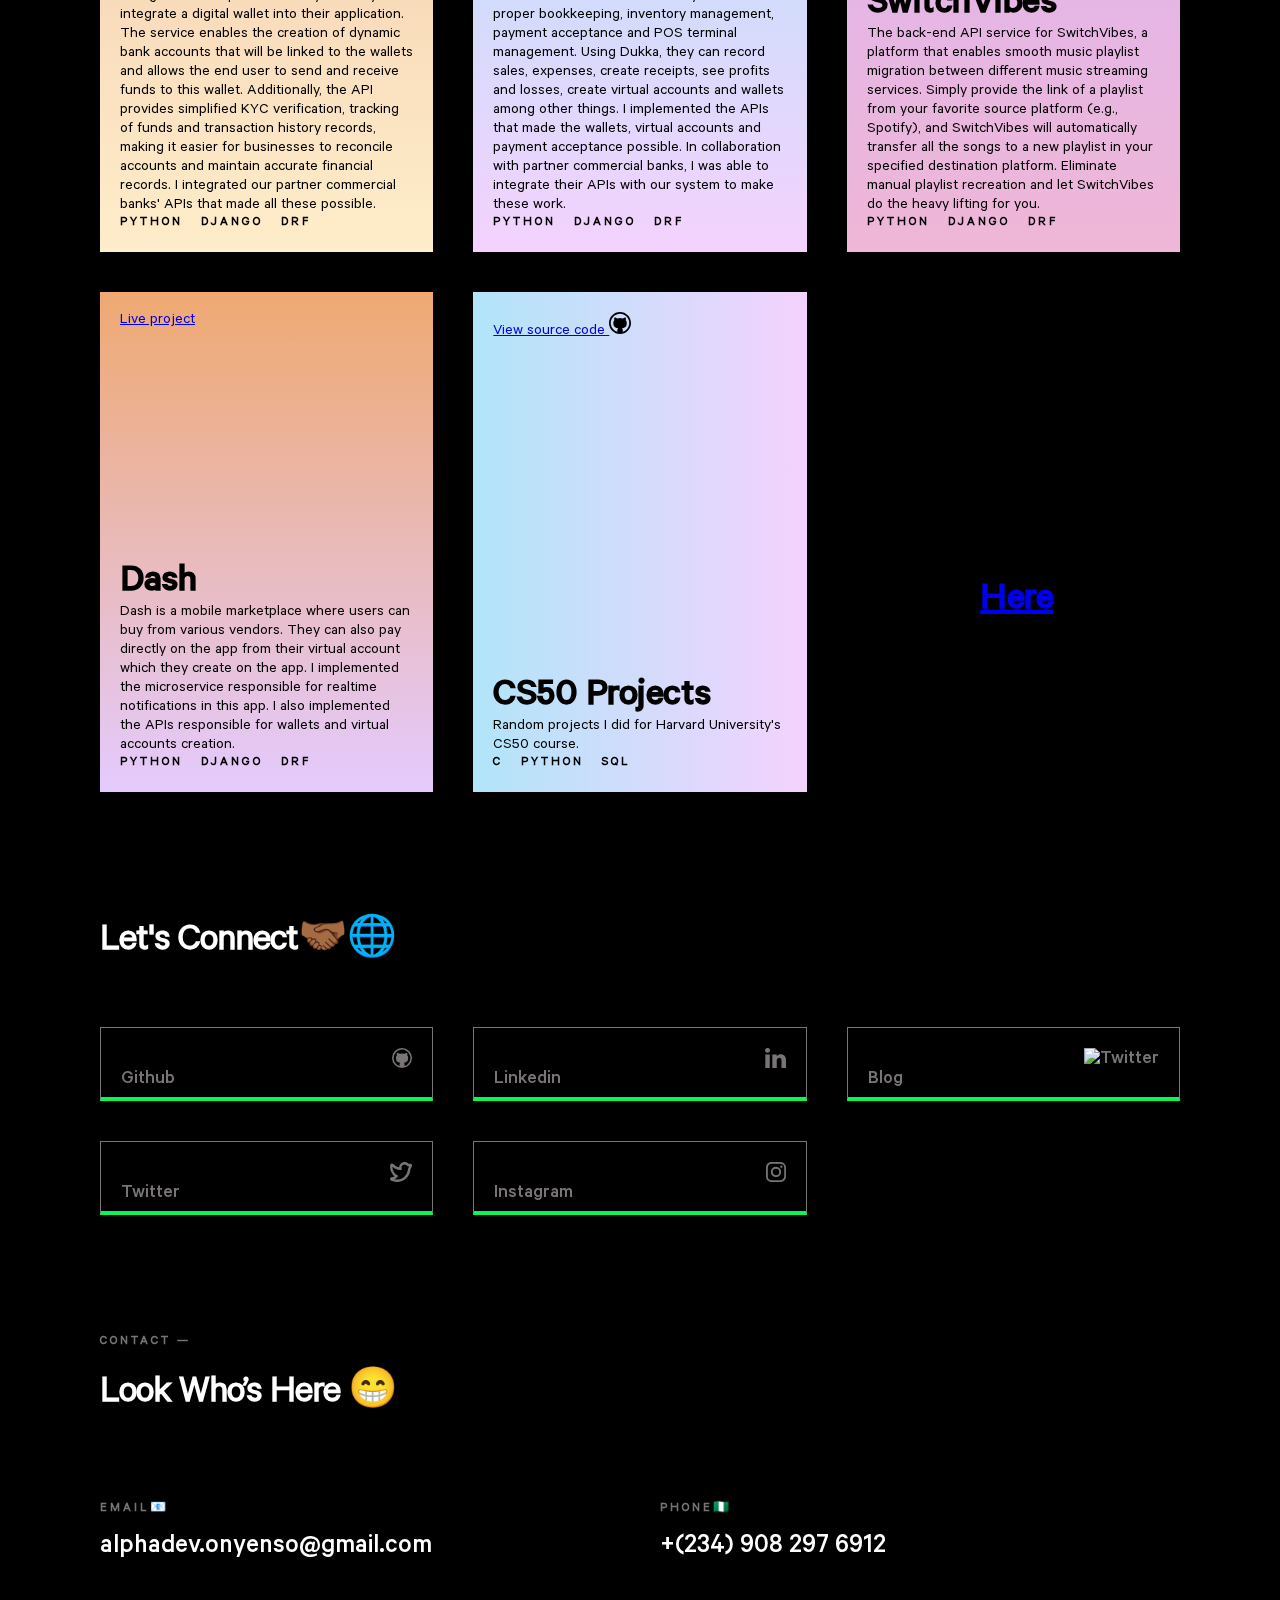
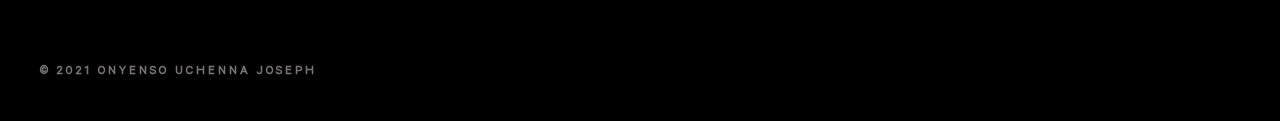
==== commit dc8ad659: "refactor: remove dvault live link for security" ====
--- a/index.html
+++ b/index.html
@@ -16,8 +16,8 @@
         <meta property="og:image" itemprop="image" content="card.532ab2cb.png">
         <meta property="og:type" content="website">
         <meta name="twitter:card" content="summary_large_image">
-        <meta name="twitter:site" content="@yensodev">
-        <meta name="twitter:creator" content="@yensodev">
+        <meta name="twitter:site" content="@yensouchenna">
+        <meta name="twitter:creator" content="@yensouchenna">
         <meta name="twitter:title" content="yensodev.netlify.app">
         <meta name="twitter:description" content="I build applications for the web.">
         <meta name="twitter:image" content="card.532ab2cb.png">
@@ -32,6 +32,23 @@
                 'wght' 400,
                 'GRAD' 0,
                 'opsz' 48
+            }
+
+            .row {
+            display: flex;
+            }
+
+            .column {
+            flex: 1;
+            padding: 10px;
+            text-align: start;
+            /* background-color: #f2f2f2; */
+            }
+            
+            @media (max-width: 768px) {
+                .column {
+                    flex: 100%;
+                }
             }
         </style>
     </head>
@@ -74,7 +91,7 @@
                                 <a href="https://www.linkedin.com/in/onyenso/"><img src="linkedin.5f3fc4ea.svg" alt="linkedin"></a> 
                                 <a href="https://www.instagram.com/yensouchenna/"><img src="instagram.438bb1a6.svg" alt="instagram"></a>
                             </div> 
-                        </div> <a class="resume" href="Yenso's CV Modern III.pdf" target="_blank" rel="noopener noreferrer">Resume 📗</a>
+                        </div> <a class="resume" href="Uchenna J. Onyenso VII.pdf" target="_blank" rel="noopener noreferrer">Resume 📗</a>
                     </div>
                     <div class="nav-main__content--box">
                         <h4 class="heading-4">navigation</h4>
@@ -99,7 +116,7 @@
                     <div class="hero">
                         <h5 class="heading-5">Hi there👋, I am</h5>
                         <h1>UCHENNA JOSEPH ONYENSO.</h1>
-                        <h4 class="heading-4 pri-color mt-s mb-s">Full-stack Web PROGRAMMER 👨‍💻</h4>
+                        <h4 class="heading-4 pri-color mt-s mb-s">Back-end PROGRAMMER 👨‍💻</h4>
                         <a href="#contact" class="cta">hire me</a>
                     </div>
                 </header> 
@@ -108,11 +125,10 @@
                     <section id="projects" class="project">
                         <h2 class="heading-2">A bit about me</h2>
                         <p class="">
-                            As a Full-stack Web Developer, I have a strong foundation in back-end development, with extensive
-                            experience using Python, Django, and SQL to build robust web applications. Additionally, I have
-                            experience in front-end technologies such as JavaScript, HTML, and CSS, allowing me to create dynamic
-                            and engaging user interfaces. I thrive in collaborative environments and enjoy working on projects that
-                            require both technical expertise and creative problem-solving. I am also committed to staying up-to-date
+                            Proficient in back-end programming, with extensive experience using Python, Django, and SQL. I'm also
+                            comfortable with front-end technologies, specifically JavaScript, HTML, and CSS, so skills and experience cover full-stack development.
+                            I thrive in collaborative environments and enjoy working on projects that
+                            require technical expertise and creative problem-solving. I am also committed to staying up-to-date
                             with the latest trends and best practices in web development, and I'm always seeking new opportunities
                             to learn and grow. I am passionate about self-development.
                             Apart from coding, I enjoy playing chess and table tennis.
@@ -122,6 +138,42 @@
                                 3 times and I am currently reading the books🙂.
                             </div>
                         </p>
+                        <div class="row">
+                            <div class="column">
+                                <h2 class="heading-2">Tech stack</h2>
+                                <ul>
+                                    <li>Python</li>
+                                    <li>Django</li>
+                                    <li>SQL</li>
+                                    <li>JavaScript</li>
+                                    <li>HTML</li>
+                                    <li>CSS</li>
+                                    <li>Git</li>
+                                    <li>PostgreSQL</li>
+                                    <li>RabbitMQ</li>
+                                </ul>
+                            </div>
+                            <div class="column">
+                                <h2 class="heading-2">Industry knowledge</h2>
+                                <ul>
+                                    <li>Microservices</li>
+                                    <li>Agile Methodology</li>
+                                    <li>Data Structures</li>
+                                    <li>Algorithm Analysis</li>
+                                    <li>Full-stack Web Developement</li>
+                                    <li>Programming</li>
+                                </ul>
+                            </div>
+                            <div class="column">
+                                <h2 class="heading-2">Soft skills</h2>
+                                <ul>
+                                    <li>Oral and Written Communication</li>
+                                    <li>Team Building</li>
+                                    <li>Leadership and Management</li>
+                                </ul>
+                            </div>
+                        </div>
+
                         <h5 class="heading-5 sec-color mb-s" id="projec">featured projects &mdash;</h5>
                         <h2 class="heading-2">Some stuff I've worked on 📁</h2>
                         <div class="project-box__wrapper">
@@ -130,61 +182,78 @@
                                     <!-- <a href="https://github.com/Onyenso/YensoGram-v2.0" class="btn btn-info btn-lg" target="_blank" rel="noopener noreferrer">
                                         Source code <img src="github.a1bad59c.svg" alt="github logo">
                                     </a> -->
-                                    <a href="http://dev.dvault.tech/" class="btn btn-info btn-lg" target="_blank" rel="noopener noreferrer">
+                                    <!-- <a href="https://api.dvault.tech/" class="btn btn-info btn-lg" target="_blank" rel="noopener noreferrer">
                                         Live project
-                                    </a>
+                                    </a> -->
                                 </div>
                                 <div class="project-box__content">
                                     <h3 class="heading-3">Dvault</h3>
-                                    Dvault by Dukka is a back-end API service that gives other developers the ability to easily integrate a wallet
-                                    feature into their application. The service enables the creation of dynamic bank accounts that
-                                    will be linked to wallets and allows the end user to be able to send and receive funds to this
-                                    wallet. Additionally, the API provides simplified KYC verification, tracking of funds and transactions
+                                    Dvault by Dukka is a back-end API service that gives developers the ability to easily integrate a 
+                                    digital wallet into their application. The service enables the creation of dynamic bank accounts that
+                                    will be linked to the wallets and allows the end user to send and receive funds to this
+                                    wallet. Additionally, the API provides simplified KYC verification, tracking of funds and transaction
                                     history records, making it easier for businesses to reconcile accounts and maintain accurate financial
-                                    records.
+                                    records. I integrated our partner commercial banks' APIs that made all these possible.
                                     <h5 class="heading-5 mt-5">Python &nbsp; Django &nbsp; DRF</h5>
                                 </div>
                             </div>
-                            <div class="project-box"> 
-                                <div class="project-box__link" style="width: 100%;">
-                                    <a href="https://loans.dukka.com/" class="btn btn-info btn-lg" target="_blank" rel="noopener noreferrer">
-                                        Live project
-                                    </a>
-                                    <!-- <a href="https://github.com/Onyenso/auction" class="btn btn-info btn-lg" target="_blank" rel="noopener noreferrer">
+                            <div class="project-box">
+                                <div class="project-box__link" style="width: 100%;">
+                                    <!-- <a href="https://github.com/Onyenso/YensoGram-v2.0" class="btn btn-info btn-lg" target="_blank" rel="noopener noreferrer">
                                         Source code <img src="github.a1bad59c.svg" alt="github logo">
                                     </a> -->
-                                </div>
-                                <div class="project-box__content">
-                                    <h3 class="heading-3">Dukka Small Business Loan</h3>
-                                    Dukka Small Business Loan is a website that enables users to apply for a business loan online. The portal
-                                    provides a streamlined and convenient way for users to fill in their personal details, loan guarantor
-                                    information and loan details, which is then securely submitted to Dukka for processing. As the back-end
-                                    developer, I was responsible for designing and building the system that saves user details upon submission,
-                                    notifies Dukka when a new application is received, and ensures the highest level of security and reliability
-                                    for financial transactions.
-                                    <h5 class="heading-5 mt-3">Python &nbsp; Django &nbsp; DRF</h5>
+                                    <a href="https://play.google.com/store/apps/details?id=com.dukka.dukka&pcampaignid=web_share" class="btn btn-info btn-lg" target="_blank" rel="noopener noreferrer">
+                                        Live project
+                                    </a>
+                                </div>
+                                <div class="project-box__content">
+                                    <h3 class="heading-3">Dukka</h3>
+                                    Dukka is an application that provides small business merchants with all they'll need for proper bookkeeping,
+                                    inventory management, payment acceptance and POS terminal management. Using Dukka, they can record sales, expenses,
+                                    create receipts, see profits and losses, create virtual accounts and wallets among other things. I implemented
+                                    the APIs that made the wallets, virtual accounts and payment acceptance possible. In collaboration with partner commercial banks,
+                                    I was able to integrate their APIs with our system to make these work.
+                                    <h5 class="heading-5 mt-5">Python &nbsp; Django &nbsp; DRF</h5>
+                                </div>
+                            </div>
+                            <div class="project-box">
+                                <div class="project-box__link" style="width: 100%;">
+                                    <a href="https://github.com/Onyenso/Switch-Vibes" class="btn btn-info btn-lg" target="_blank" rel="noopener noreferrer">
+                                        Source code <img src="github.a1bad59c.svg" alt="github logo">
+                                    </a>
+                                    <a href="https://switch-vibes-production.up.railway.app/docs/" class="btn btn-info btn-lg" target="_blank" rel="noopener noreferrer">
+                                        Live project
+                                    </a>
+                                </div>
+                                <div class="project-box__content">
+                                    <h3 class="heading-3">SwitchVibes</h3>
+                                    The back-end API service for SwitchVibes, a platform that enables smooth music playlist migration between different
+                                    music streaming services. Simply provide the link of a playlist from your favorite source platform (e.g., Spotify),
+                                    and SwitchVibes will automatically transfer all the songs to a new playlist in your specified destination platform.
+                                    Eliminate manual playlist recreation and let SwitchVibes do the heavy lifting for you.
+                                    <h5 class="heading-5 mt-5">Python &nbsp; Django &nbsp; DRF</h5>
+                                </div>
+                            </div>
+                            <div class="project-box">
+                                <div class="project-box__link" style="width: 100%;">
+                                    <!-- <a href="https://github.com/Onyenso/YensoGram-v2.0" class="btn btn-info btn-lg" target="_blank" rel="noopener noreferrer">
+                                        Source code <img src="github.a1bad59c.svg" alt="github logo">
+                                    </a> -->
+                                    <a href="https://play.google.com/store/apps/details?id=com.dukka.dash_app&pcampaignid=web_share" class="btn btn-info btn-lg" target="_blank" rel="noopener noreferrer">
+                                        Live project
+                                    </a>
+                                </div>
+                                <div class="project-box__content">
+                                    <h3 class="heading-3">Dash</h3>
+                                    Dash is a mobile marketplace where users can buy from various vendors. They can also pay directly
+                                    on the app from their virtual account which they create on the app. I implemented the microservice
+                                    responsible for realtime notifications in this app. I also implemented the APIs responsible for wallets
+                                    and virtual accounts creation.
+                                    <h5 class="heading-5 mt-5">Python &nbsp; Django &nbsp; DRF</h5>
                                 </div>
                             </div>
                             <div class="project-box"> 
-                                <div class="project-box__link">
-                                    <!-- <a href="https://github.com/Onyenso/mail" class="btn btn-info btn-lg" target="_blank" rel="noopener noreferrer">
-                                        View source code <img src="github.a1bad59c.svg" alt="github logo">
-                                    </a> -->
-                                </div>
-                                <div class="project-box__content">
-                                    <h3 class="heading-3">Simone</h3>
-                                    Simone by Dukka is an enterprise-wide application used internally to keep track of all terminal devices
-                                    that comes into the company and used to manage them throughout their life cycle. This includes keeping
-                                    track of which merchants they are sold to, how much is being processed and amount of revenue generated
-                                    by the terminal. The system also provides inventory management capabilities, ensuring that the company
-                                    has the right number of devices in stock at all times. Additionally, the system was designed to incorporate
-                                    a robust security framework, with roles and permissions implemented to ensure that only authorized personnel
-                                    can perform certain actions.
-                                    <h5 class="heading-5 mt-5">HTML/CSS &nbsp; Python &nbsp; JavaScript</h5>
-                                </div>
-                            </div>
-                            <div class="project-box"> 
-                                <div class="project-box__link">
+                                <div class="project-box__link" style="width: 100%;">
                                     <a href="https://github.com/Onyenso/cs50-projects" class="btn btn-info btn-lg" target="_blank" rel="noopener noreferrer">
                                         View source code <img src="github.a1bad59c.svg" alt="github logo">
                                     </a>
@@ -210,6 +279,9 @@
                             </div>
                             <div class="web-box">
                                 <a href="https://www.linkedin.com/in/onyenso/" target="_blank" rel="noopener noreferrer"><img src="linkedin.5f3fc4ea.svg" alt="linkedin">linkedin</a>
+                            </div>
+                            <div class="web-box">
+                                <a href="https://alphadevvv.hashnode.dev" target="_blank" rel="noopener noreferrer"><img src="hashnode-logo2.svg" alt="twitter">blog</a>
                             </div>
                             <div class="web-box">
                                 <a href="https://twitter.com/yensouchenna" target="_blank" rel="noopener noreferrer"><img src="twitter.581e1f11.svg" alt="twitter">twitter</a>
@@ -226,7 +298,7 @@
                                 <div class="contact-box">
                                     <h5 class="heading-5 sec-color mb-s">email📧</h5>
                                     <a href="mailto:alphadev.onyenso@gmail.com" target="_blank" rel="nofollow noopener noreferrer">alphadev.onyenso@gmail.com</a><br>
-                                    <a href="mailto:yensoroutebird@gmail.com" target="_blank" rel="nofollow noopener noreferrer">yensoroutebird@gmail.com</a>
+                                    <!-- <a href="mailto:yensoroutebird@gmail.com" target="_blank" rel="nofollow noopener noreferrer">yensoroutebird@gmail.com</a> -->
                                 </div>
                                 <div class="contact-box">
                                     <h5 class="heading-5 sec-color mb-s">phone🇳🇬</h5>
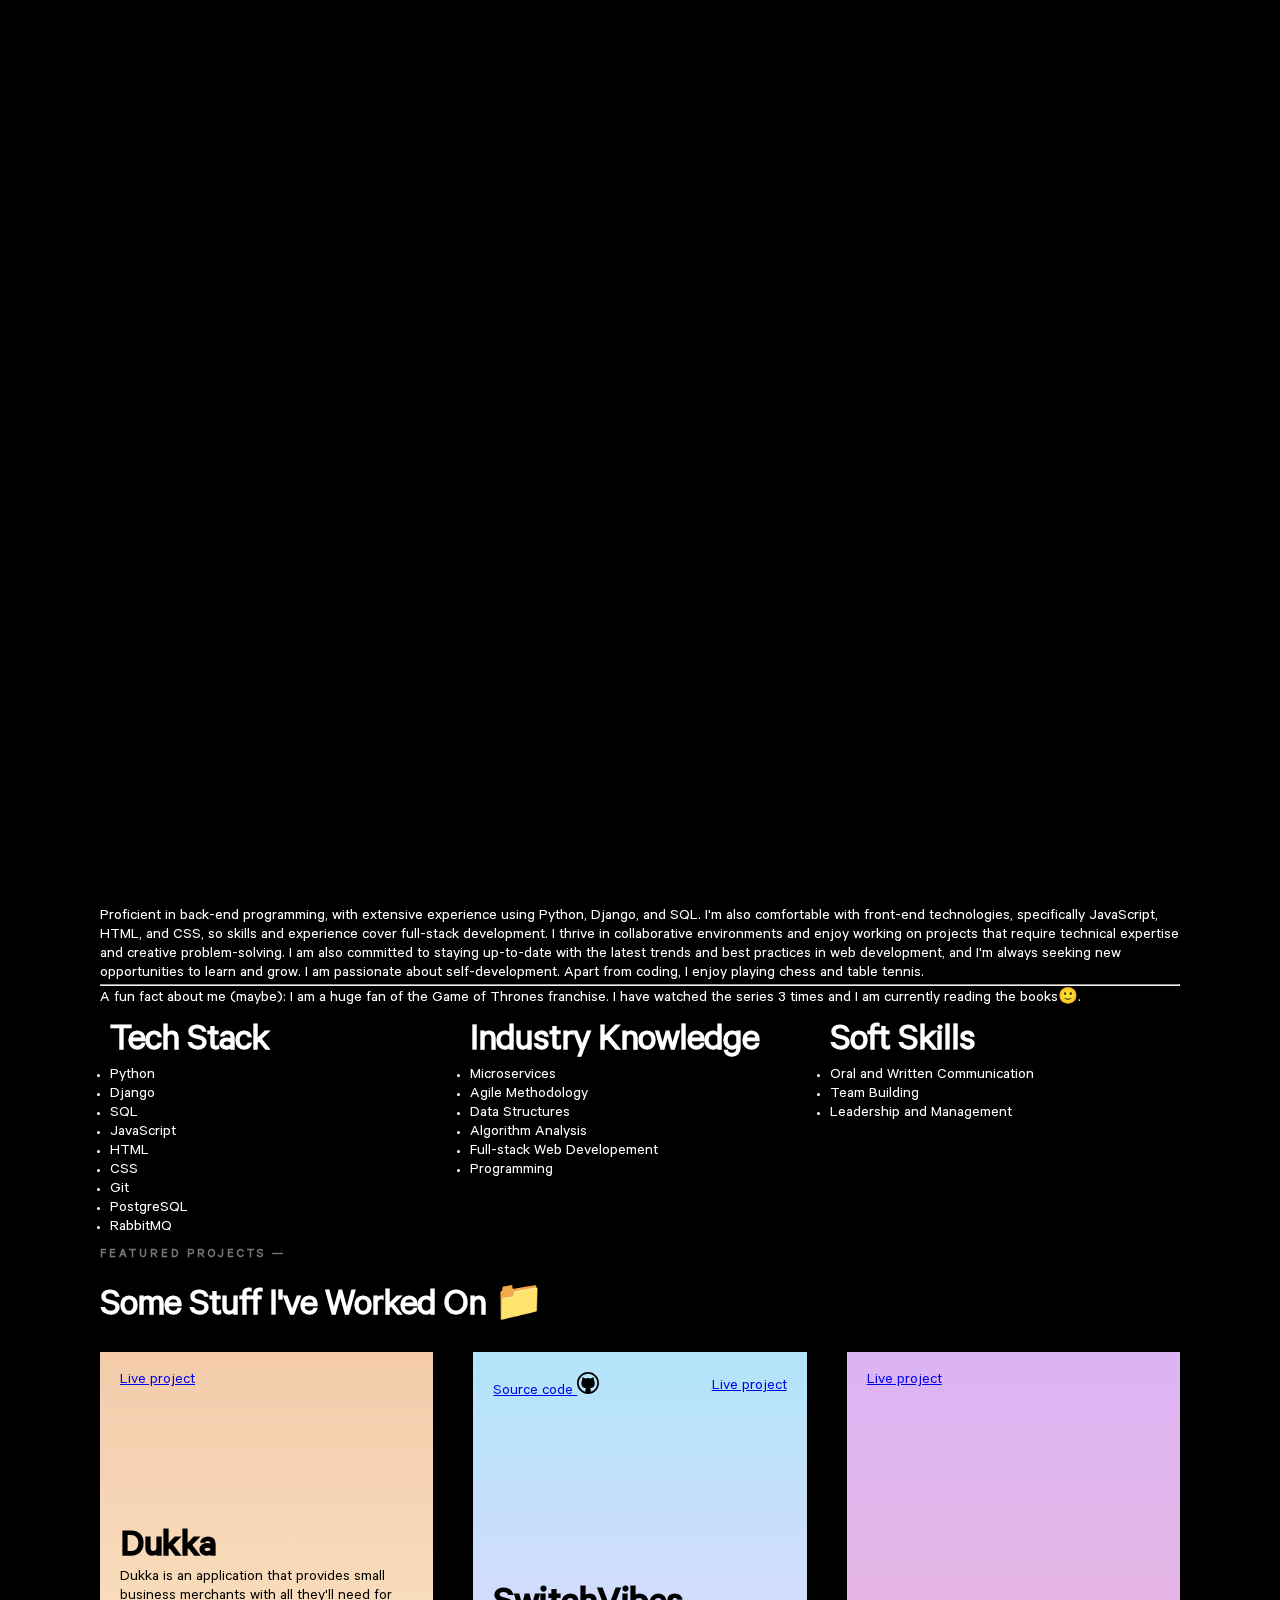
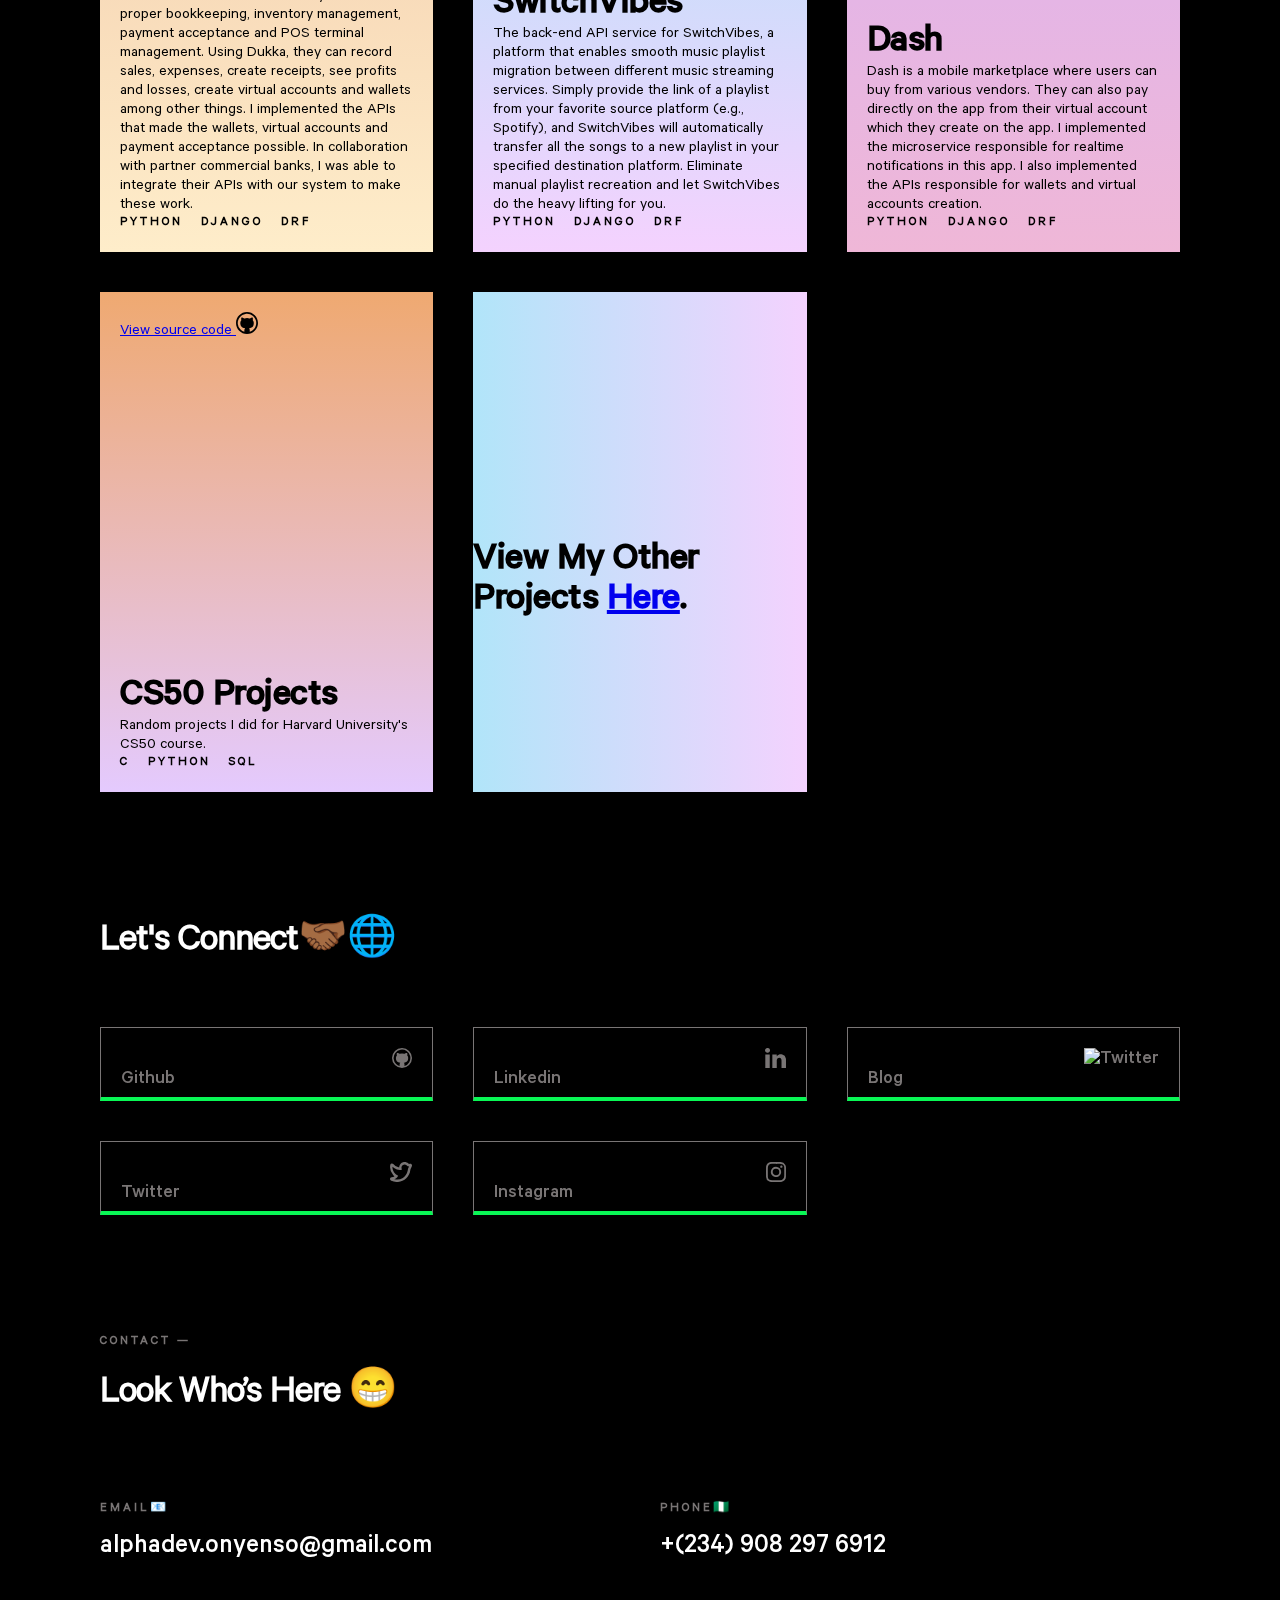
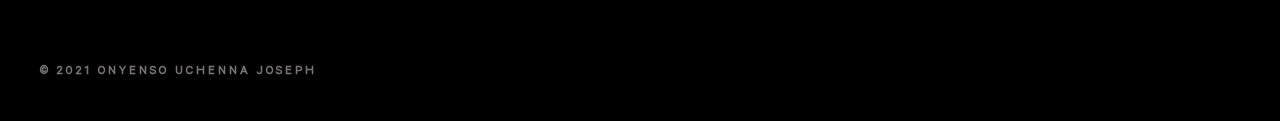
==== commit 38b3471d: "refactor: remove dvault" ====
--- a/index.html
+++ b/index.html
@@ -91,7 +91,8 @@
                                 <a href="https://www.linkedin.com/in/onyenso/"><img src="linkedin.5f3fc4ea.svg" alt="linkedin"></a> 
                                 <a href="https://www.instagram.com/yensouchenna/"><img src="instagram.438bb1a6.svg" alt="instagram"></a>
                             </div> 
-                        </div> <a class="resume" href="Uchenna J. Onyenso VII.pdf" target="_blank" rel="noopener noreferrer">Resume 📗</a>
+                        </div>
+                        <!-- <a class="resume" href="Uchenna J. Onyenso VII.pdf" target="_blank" rel="noopener noreferrer">Resume 📗</a> -->
                     </div>
                     <div class="nav-main__content--box">
                         <h4 class="heading-4">navigation</h4>
@@ -182,26 +183,6 @@
                                     <!-- <a href="https://github.com/Onyenso/YensoGram-v2.0" class="btn btn-info btn-lg" target="_blank" rel="noopener noreferrer">
                                         Source code <img src="github.a1bad59c.svg" alt="github logo">
                                     </a> -->
-                                    <!-- <a href="https://api.dvault.tech/" class="btn btn-info btn-lg" target="_blank" rel="noopener noreferrer">
-                                        Live project
-                                    </a> -->
-                                </div>
-                                <div class="project-box__content">
-                                    <h3 class="heading-3">Dvault</h3>
-                                    Dvault by Dukka is a back-end API service that gives developers the ability to easily integrate a 
-                                    digital wallet into their application. The service enables the creation of dynamic bank accounts that
-                                    will be linked to the wallets and allows the end user to send and receive funds to this
-                                    wallet. Additionally, the API provides simplified KYC verification, tracking of funds and transaction
-                                    history records, making it easier for businesses to reconcile accounts and maintain accurate financial
-                                    records. I integrated our partner commercial banks' APIs that made all these possible.
-                                    <h5 class="heading-5 mt-5">Python &nbsp; Django &nbsp; DRF</h5>
-                                </div>
-                            </div>
-                            <div class="project-box">
-                                <div class="project-box__link" style="width: 100%;">
-                                    <!-- <a href="https://github.com/Onyenso/YensoGram-v2.0" class="btn btn-info btn-lg" target="_blank" rel="noopener noreferrer">
-                                        Source code <img src="github.a1bad59c.svg" alt="github logo">
-                                    </a> -->
                                     <a href="https://play.google.com/store/apps/details?id=com.dukka.dukka&pcampaignid=web_share" class="btn btn-info btn-lg" target="_blank" rel="noopener noreferrer">
                                         Live project
                                     </a>
